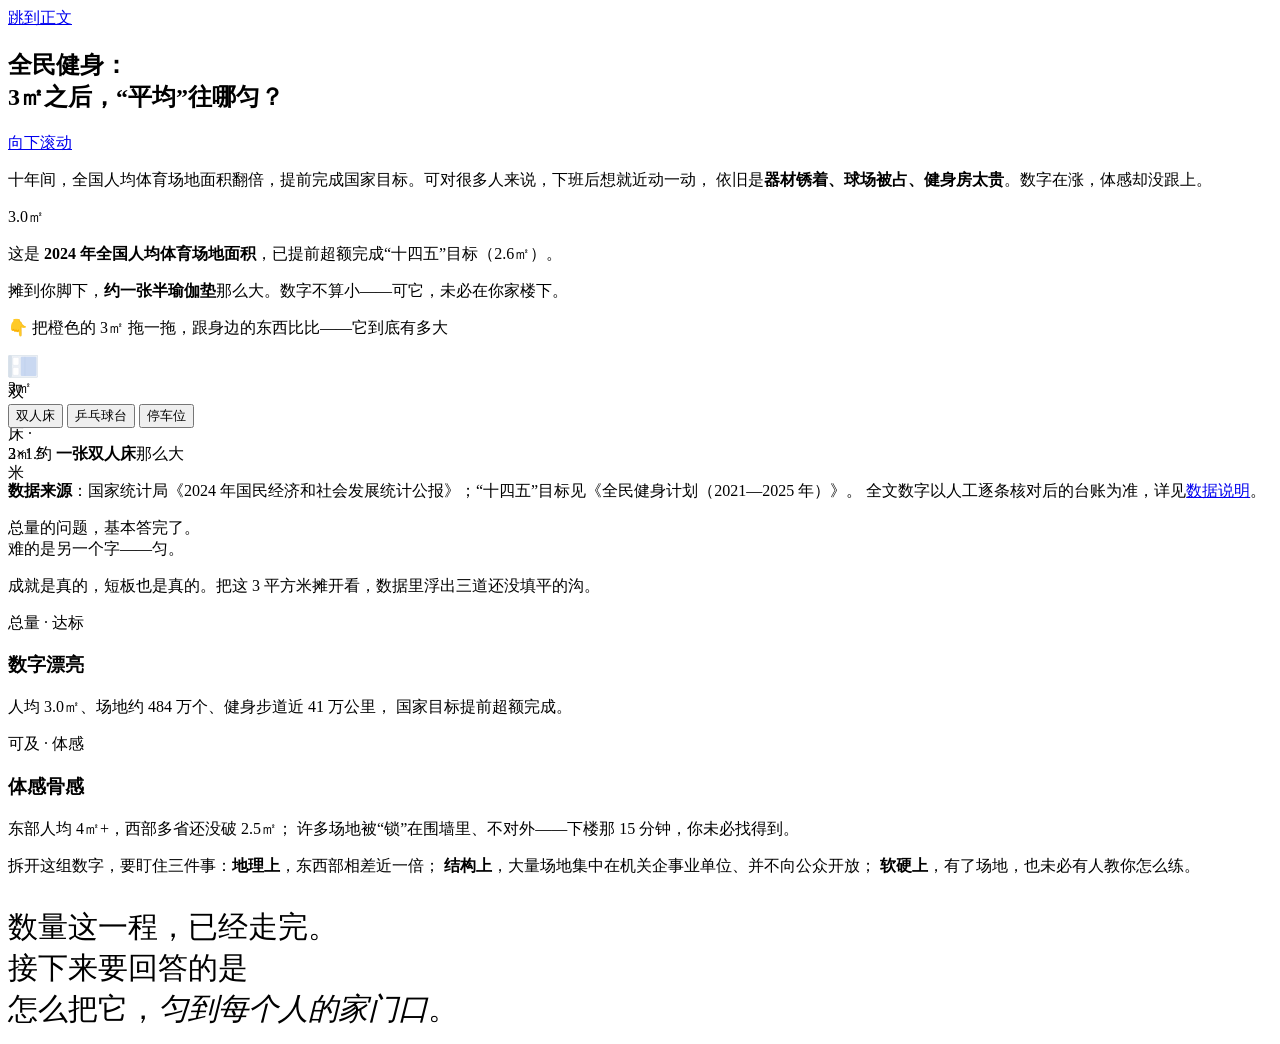
==== index.html @ e5683a4f "html files upload upload all the html files" ====
<!DOCTYPE html>
<html lang="zh-CN">
<head>
<meta charset="UTF-8">
<meta name="viewport" content="width=device-width, initial-scale=1">
<title>人均 3 平方米，为什么还是“没处运动”？ · 家门口的健身圈</title>
<meta name="description" content="十年间中国人均体育场地面积翻倍、提前达标，但资源在东西、城乡、墙内墙外之间分布悬殊。一篇用官方数据追问“达标之后，健身圈到了家门口吗”的数据新闻。">
<link rel="stylesheet" href="assets/css/style.css">
</head>
<body data-page="index">
<a class="skip-link" href="#main">跳到正文</a>

<main id="main">

  <!-- ===== 封面 Hero：仅标题 + 背景图（背景图自行上传） ===== -->
  <section class="hero hero--cover">
    <div class="hero__bg" aria-hidden="true">
      <!-- 背景图：把图片命名为 hero-cover.jpg 放入 assets/img/ 即自动生效（也可用 .png/.webp 并同步改下方文件名）；如需视频，用 <video> 替换此 <img> -->
      <img class="hero__img" src="assets/img/hero-cover.jpg" alt="" onerror="this.remove()">
    </div>

    <div class="container hero__inner">
      <h1 class="hero__title" data-reveal>
        全民健身：<br>3㎡之后，<span class="accent">“平均”</span>往哪匀？
      </h1>
    </div>

    <a class="hero__scroll" href="#lead" aria-label="向下滚动，开始阅读">
      <span class="hero__scroll-txt">向下滚动</span>
      <span class="hero__scroll-arrow" aria-hidden="true"></span>
    </a>
  </section>

  <!-- ===== 板块 01 引子：原 Hero 内容下移，作为开篇 hook ===== -->
  <section class="section section--lead" id="lead">
    <div class="container">
      <span class="eyebrow" data-reveal></span>

      <p class="lede measure mt-4" data-reveal data-delay="1">
        十年间，全国人均体育场地面积翻倍，提前完成国家目标。可对很多人来说，下班后想就近动一动，
        依旧是<b>器材锈着、球场被占、健身房太贵</b>。数字在涨，体感却没跟上。
      </p>

      <div class="bignum-wrap mt-6">
        <div class="bignum" data-reveal data-delay="1">
          <div class="bignum__value">
            <span data-count="3.0" data-decimals="1">3.0</span><span class="unit">㎡</span>
          </div>
          <p class="bignum__label">这是 <b>2024 年全国人均体育场地面积</b>，已提前超额完成“十四五”目标（2.6㎡）。</p>
        </div>

        <div class="tile" data-reveal data-delay="2">
          <div class="tile__square" aria-hidden="true"></div>
          <p class="tile__note">摊到你脚下，<b>约一张半瑜伽垫</b>那么大。数字不算小——可它，未必在你家楼下。</p>
        </div>
      </div>

      <div class="scaleyard-block mt-7" data-reveal data-delay="2">
        <p class="scaleyard-cue"><span aria-hidden="true">👇</span> 把橙色的 3㎡ 拖一拖，跟身边的东西比比——它到底有多大</p>
        <div class="scaleyard">
          <div class="scaleyard__stage" id="syStage">
            <div class="sy-ref" id="syRef">
              <div class="sy-ref__art" id="syArt" aria-hidden="true"></div>
              <span class="sy-ref__cap" id="syRefCap"></span>
            </div>
            <div class="sy-unit" id="syUnit" tabindex="0" role="slider" aria-label="3 平方米的方块，可拖动比较大小，方向键也可移动">3㎡</div>
          </div>
          <div class="scaleyard__panel">
            <div class="sy-tabs" id="syTabs" role="tablist" aria-label="选择对比参照物">
              <button class="sy-tab is-active" data-ref="bed" type="button">双人床</button>
              <button class="sy-tab" data-ref="tt" type="button">乒乓球台</button>
              <button class="sy-tab" data-ref="park" type="button">停车位</button>
            </div>
            <p class="sy-read" id="syRead"></p>
          </div>
        </div>
      </div>

      <p class="source measure mt-5" data-reveal data-delay="2">
        <b>数据来源</b>：国家统计局《2024 年国民经济和社会发展统计公报》；“十四五”目标见《全民健身计划（2021—2025 年）》。
        全文数字以人工逐条核对后的台账为准，详见<a href="method.html">数据说明</a>。
      </p>
    </div>
  </section>

  <!-- ===== 转折：题旨 ===== -->
  <section class="section">
    <div class="container">
      <p class="pull" data-reveal>
        总量的问题，基本答完了。<br>
        难的是另一个字——<span class="cool">匀</span>。
      </p>
    </div>
  </section>

  <!-- ===== 母题：达标 vs 可及 + 直陈数据要看的问题 ===== -->
  <section class="section section--cool-soft" style="border-top:none;padding-top:0;">
    <div class="container">
      <p class="lede measure" data-reveal>
        成就是真的，短板也是真的。把这 3 平方米摊开看，数据里浮出三道还没填平的沟。
      </p>

      <div class="contrast mt-7">
        <div class="contrast__side contrast__side--warm" data-reveal data-delay="1">
          <p class="contrast__kicker">总量 · 达标</p>
          <h3 class="mt-3">数字漂亮</h3>
          <p class="mt-3" style="color:var(--ink-2)">
            <!-- 2024 定稿台账：场地 484.17 万个、步道 40.76 万公里 -->
            人均 <span class="num">3.0</span>㎡、场地约 <span class="num">484</span> 万个、健身步道近 <span class="num">41</span> 万公里，
            国家目标提前超额完成。
          </p>
        </div>
        <div class="contrast__side contrast__side--cool" data-reveal data-delay="2">
          <p class="contrast__kicker">可及 · 体感</p>
          <h3 class="mt-3">体感骨感</h3>
          <p class="mt-3" style="color:var(--ink-2)">
            <!-- 占位：东部/西部人均面积区间，以台账为准 -->
            东部人均 <span class="num">4</span>㎡+，西部多省还没破 <span class="num">2.5</span>㎡；
            许多场地被“锁”在围墙里、不对外——下楼那 15 分钟，你未必找得到。
          </p>
        </div>
      </div>

      <p class="lede measure mt-7" data-reveal>
        拆开这组数字，要盯住三件事：<b style="color:var(--ink)">地理上</b>，东西部相差近一倍；
        <b style="color:var(--ink)">结构上</b>，大量场地集中在机关企事业单位、并不向公众开放；
        <b style="color:var(--ink)">软硬上</b>，有了场地，也未必有人教你怎么练。
      </p>

      <p class="pull mt-8" data-reveal style="font-size:clamp(1.3rem,2.6vw,1.9rem)">
        数量这一程，已经走完。<br>
        接下来要回答的是<br>
        怎么把它，<em>匀到每个人的家门口</em>。
      </p>
    </div>
  </section>

</main>

<script>
(function () {
  var stage = document.getElementById('syStage');
  if (!stage) return;
  var refEl = document.getElementById('syRef'),
      unitEl = document.getElementById('syUnit'),
      art = document.getElementById('syArt'),
      cap = document.getElementById('syRefCap'),
      read = document.getElementById('syRead'),
      tabs = document.getElementById('syTabs');
  var UNIT_M = Math.sqrt(3); // 3㎡ 正方形边长（米）≈1.732
  var REFS = {
    bed:  { w: 2.0,  h: 1.5,   name: '双人床',   area: 3.0,   mw: '张',
      svg: "<svg viewBox='0 0 200 150' preserveAspectRatio='xMidYMid meet'><rect x='2' y='2' width='196' height='146' rx='9' fill='#EDF1F6' stroke='#BFC9D6' stroke-width='2.5'/><rect x='2' y='2' width='24' height='146' rx='9' fill='#D6DFE9'/><rect x='32' y='16' width='40' height='52' rx='8' fill='#FFFFFF' stroke='#D2DBE6' stroke-width='2'/><rect x='32' y='82' width='40' height='52' rx='8' fill='#FFFFFF' stroke='#D2DBE6' stroke-width='2'/><rect x='84' y='12' width='104' height='126' rx='8' fill='#C9D8F1'/><path d='M112 12 V138' stroke='#B2C5E8' stroke-width='2'/></svg>" },
    tt:   { w: 2.74, h: 1.525, name: '乒乓球台', area: 4.18,  mw: '张',
      svg: "<svg viewBox='0 0 274 152' preserveAspectRatio='xMidYMid meet'><rect x='3' y='4' width='268' height='144' rx='5' fill='#2F6DB4' stroke='#1E4F8C' stroke-width='3'/><rect x='12' y='12' width='250' height='128' fill='none' stroke='#F4F8FC' stroke-width='3'/><path d='M137 12 V140' stroke='#F4F8FC' stroke-width='2.5'/><path d='M12 76 H262' stroke='#F4F8FC' stroke-width='2'/><rect x='128' y='2' width='18' height='148' fill='#FFFFFF' fill-opacity='.92'/><path d='M137 2 V150' stroke='#C9D4E2' stroke-width='1.5'/><path d='M131 6 H143 M131 18 H143 M131 30 H143 M131 42 H143 M131 54 H143 M131 66 H143 M131 78 H143 M131 90 H143 M131 102 H143 M131 114 H143 M131 126 H143 M131 138 H143' stroke='#D3DCE8' stroke-width='1'/><rect x='126' y='2' width='3' height='148' fill='#2B6BB0'/><rect x='145' y='2' width='3' height='148' fill='#2B6BB0'/></svg>" },
    park: { w: 5.3,  h: 2.5,   name: '停车位',   area: 13.25, mw: '个',
      svg: "<svg viewBox='0 0 530 250' preserveAspectRatio='xMidYMid meet'><rect width='530' height='250' fill='#41464E'/><rect x='10' y='12' width='510' height='12' rx='2' fill='#F2C230'/><rect x='10' y='226' width='510' height='12' rx='2' fill='#F2C230'/><rect x='498' y='12' width='12' height='226' rx='2' fill='#F2C230'/><rect x='452' y='70' width='46' height='13' rx='4' fill='#2E323A'/><rect x='452' y='167' width='46' height='13' rx='4' fill='#2E323A'/></svg>" }
  };
  var lastRef = null;
  var cur = 'bed';

  function ratioText(R) {
    var r = 3 / R.area;
    if (Math.abs(r - 1) < 0.06) return '约 <b>一' + R.mw + R.name + '</b>那么大';
    if (r >= 0.55) return '约 <b>' + (Math.round(r * 10) / 10) + ' ' + R.mw + R.name + '</b>';
    return '约 <b>1/' + Math.round(R.area / 3) + ' ' + R.mw + R.name + '</b>';
  }
  function clampUnit() {
    var sw = stage.clientWidth, sh = stage.clientHeight, us = parseFloat(unitEl.style.width) || 0;
    var x = Math.max(0, Math.min(sw - us, parseFloat(unitEl.style.left) || 0));
    var y = Math.max(0, Math.min(sh - us, parseFloat(unitEl.style.top) || 0));
    unitEl.style.left = x + 'px'; unitEl.style.top = y + 'px';
  }
  function layout(resetPos) {
    var R = REFS[cur], sw = stage.clientWidth, sh = stage.clientHeight;
    var scale = Math.min(sw * 0.82 / Math.max(R.w, UNIT_M), sh * 0.82 / Math.max(R.h, UNIT_M));
    var rw = R.w * scale, rh = R.h * scale, us = UNIT_M * scale;
    var rx = (sw - rw) / 2, ry = (sh - rh) / 2;
    refEl.style.width = rw + 'px'; refEl.style.height = rh + 'px';
    refEl.style.left = rx + 'px'; refEl.style.top = ry + 'px';
    unitEl.style.width = us + 'px'; unitEl.style.height = us + 'px';
    if (resetPos) {
      unitEl.style.left = Math.max(6, rx) + 'px';
      unitEl.style.top = (sh - us) / 2 + 'px';
    } else { clampUnit(); }
    cap.textContent = R.name + ' · ' + R.w + '×' + R.h + ' 米';
    if (lastRef !== cur) { art.innerHTML = R.svg; lastRef = cur; }
    read.innerHTML = '3㎡ ' + ratioText(R);
  }

  var drag = null;
  unitEl.addEventListener('pointerdown', function (e) {
    drag = { dx: e.clientX - (parseFloat(unitEl.style.left) || 0),
             dy: e.clientY - (parseFloat(unitEl.style.top) || 0) };
    try { unitEl.setPointerCapture(e.pointerId); } catch (_) {}
    e.preventDefault();
  });
  unitEl.addEventListener('pointermove', function (e) {
    if (!drag) return;
    var sw = stage.clientWidth, sh = stage.clientHeight, us = parseFloat(unitEl.style.width);
    var x = Math.max(0, Math.min(sw - us, e.clientX - drag.dx));
    var y = Math.max(0, Math.min(sh - us, e.clientY - drag.dy));
    unitEl.style.left = x + 'px'; unitEl.style.top = y + 'px';
  });
  function endDrag(e) { if (drag) { drag = null; try { unitEl.releasePointerCapture(e.pointerId); } catch (_) {} } }
  unitEl.addEventListener('pointerup', endDrag);
  unitEl.addEventListener('pointercancel', endDrag);
  unitEl.addEventListener('keydown', function (e) {
    var s = 12, x = parseFloat(unitEl.style.left) || 0, y = parseFloat(unitEl.style.top) || 0;
    if (e.key === 'ArrowLeft') x -= s; else if (e.key === 'ArrowRight') x += s;
    else if (e.key === 'ArrowUp') y -= s; else if (e.key === 'ArrowDown') y += s; else return;
    e.preventDefault(); unitEl.style.left = x + 'px'; unitEl.style.top = y + 'px'; clampUnit();
  });

  tabs.addEventListener('click', function (e) {
    var b = e.target.closest('.sy-tab'); if (!b) return;
    cur = b.getAttribute('data-ref');
    Array.prototype.forEach.call(tabs.children, function (t) { t.classList.toggle('is-active', t === b); });
    layout(true);
  });
  window.addEventListener('resize', function () { layout(false); });
  layout(true);
})();
</script>
<script defer src="assets/js/site.js"></script>
</body>
</html>
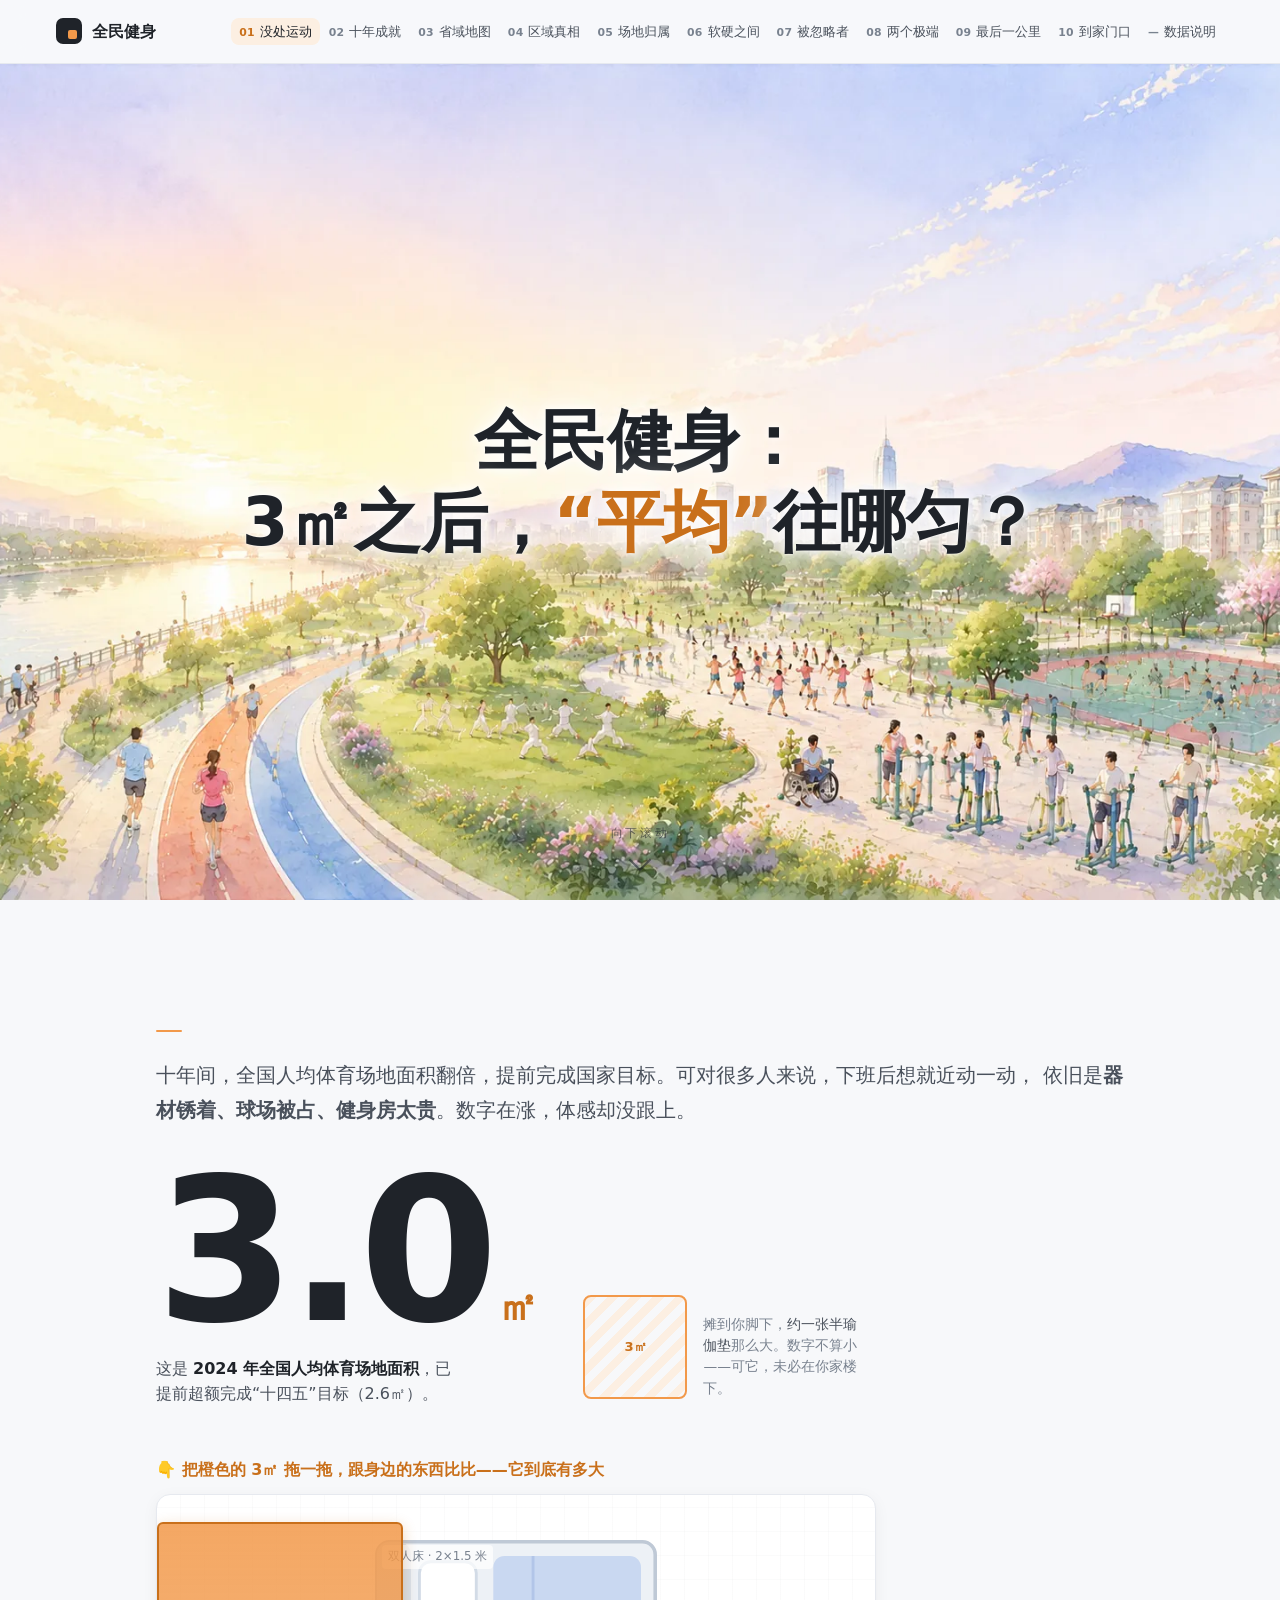
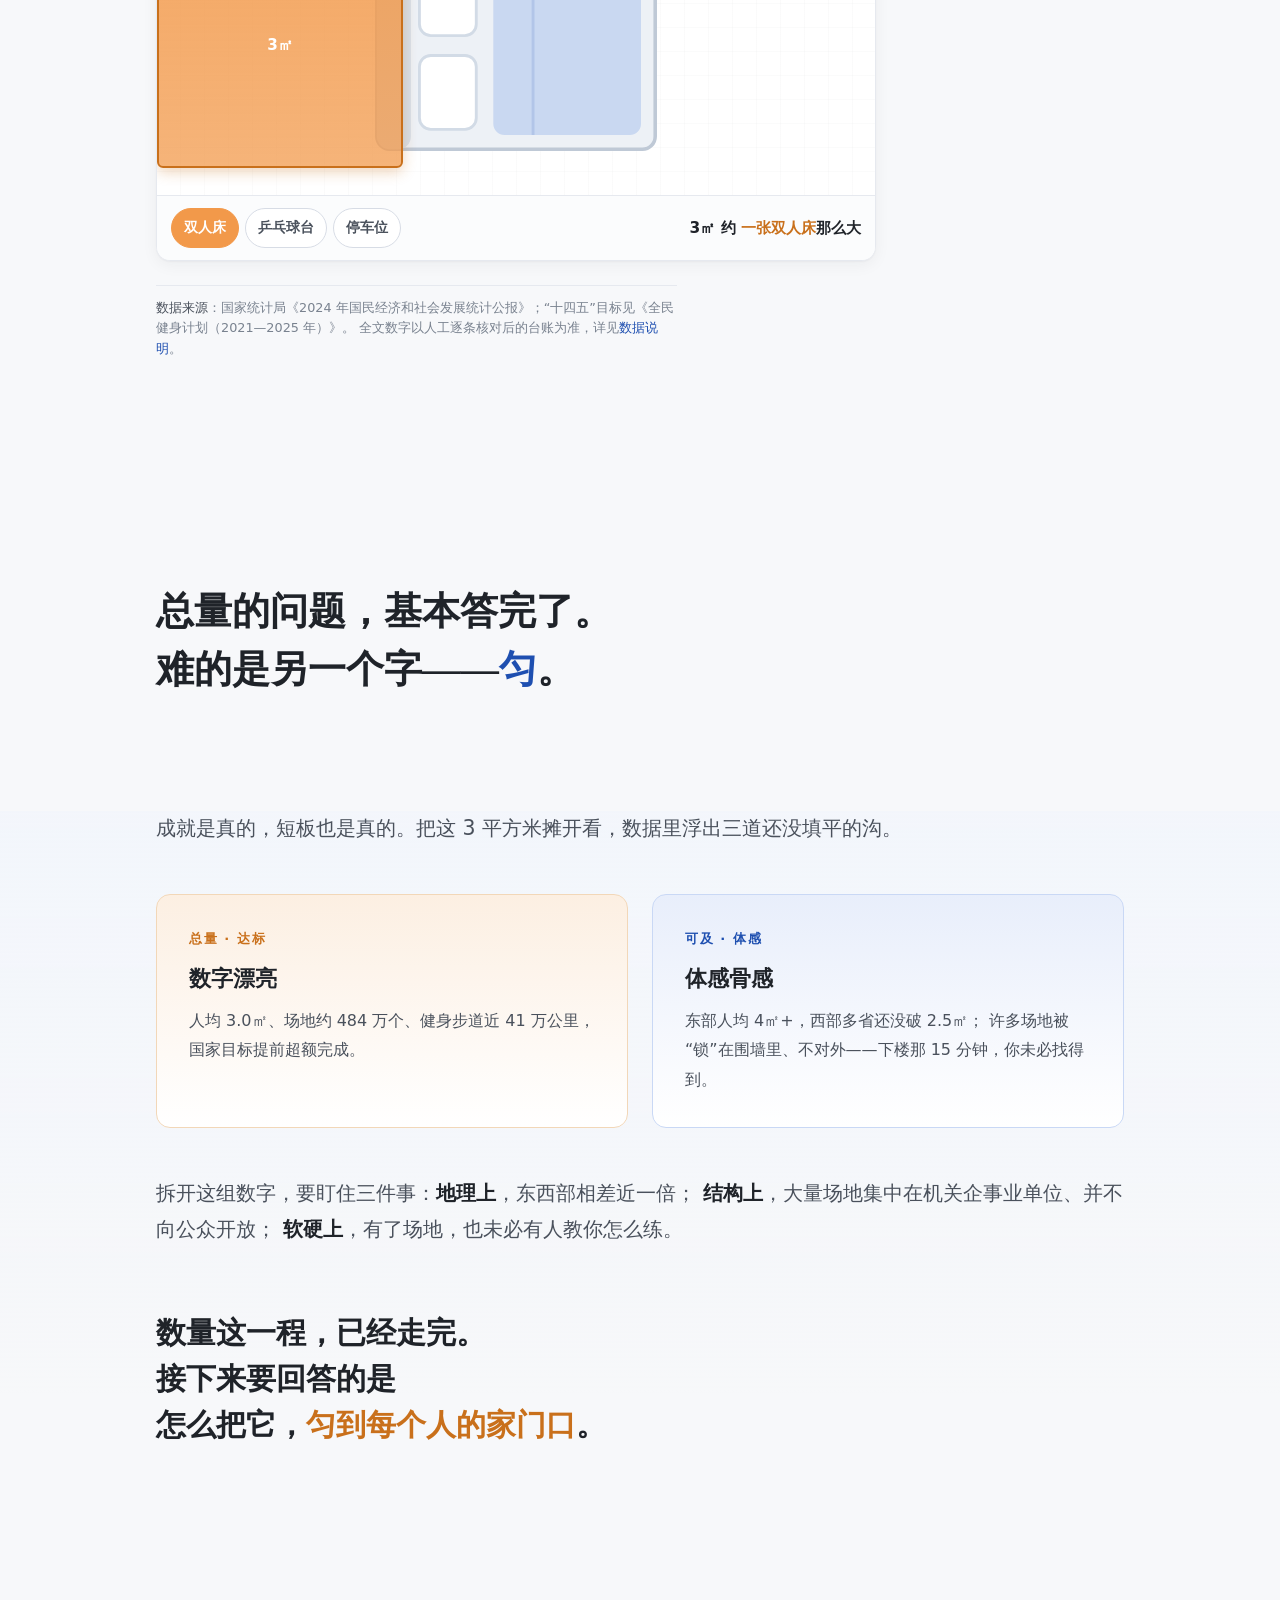
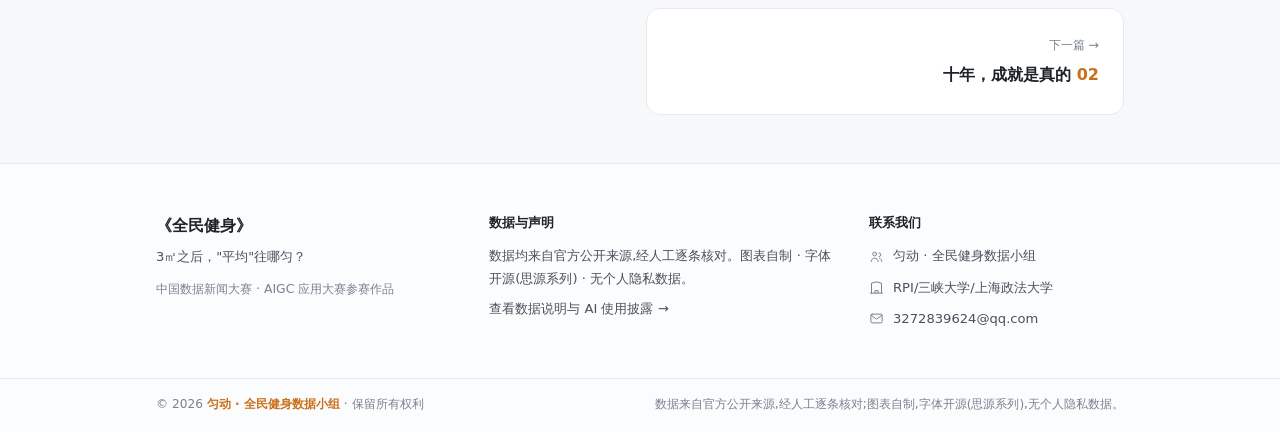
==== commit c23212ad: "index.html update" ====
--- a/index.html
+++ b/index.html
@@ -16,7 +16,7 @@
   <section class="hero hero--cover">
     <div class="hero__bg" aria-hidden="true">
       <!-- 背景图：把图片命名为 hero-cover.jpg 放入 assets/img/ 即自动生效（也可用 .png/.webp 并同步改下方文件名）；如需视频，用 <video> 替换此 <img> -->
-      <img class="hero__img" src="assets/img/hero-cover.jpg" alt="" onerror="this.remove()">
+      <img class="hero__img" src="assets/img/hero-cover.webp" alt="" onerror="this.remove()">
     </div>
 
     <div class="container hero__inner">
--- a/assets/css/style.css
+++ b/assets/css/style.css
@@ -0,0 +1,944 @@
+/* =============================================================
+   家门口的"健身圈" · 全局样式表 style.css
+   设计基调:克制的对比 —— 暖=达标/成就,冷=可及/短板,中性灰托底
+   全站共享:由各页 <link> 引入,配合 site.js 注入页眉/导航/页脚
+   ============================================================= */
+
+/* -------------------------------------------------------------
+   0. 字体
+   思源黑体/宋体若已在系统或被打包到 assets/fonts/ 则优先使用,
+   否则回退到系统中文字体栈,保证离线与跨平台都不崩。
+   将 WOFF2 文件放入 assets/fonts/ 后即自动生效。
+   ------------------------------------------------------------- */
+@font-face {
+  font-family: "Source Han Sans SC";
+  src: local("Source Han Sans SC"), local("Noto Sans CJK SC"),
+       url("../fonts/SourceHanSansSC-Regular.woff2") format("woff2");
+  font-weight: 400;
+  font-style: normal;
+  font-display: swap;
+}
+@font-face {
+  font-family: "Source Han Sans SC";
+  src: local("Source Han Sans SC Medium"), local("Noto Sans CJK SC Medium"),
+       url("../fonts/SourceHanSansSC-Medium.woff2") format("woff2");
+  font-weight: 500;
+  font-style: normal;
+  font-display: swap;
+}
+@font-face {
+  font-family: "Source Han Sans SC";
+  src: local("Source Han Sans SC Bold"), local("Noto Sans CJK SC Bold"),
+       url("../fonts/SourceHanSansSC-Bold.woff2") format("woff2");
+  font-weight: 700 900;
+  font-style: normal;
+  font-display: swap;
+}
+@font-face {
+  font-family: "Source Han Serif SC";
+  src: local("Source Han Serif SC"), local("Noto Serif CJK SC"),
+       url("../fonts/SourceHanSerifSC-SemiBold.woff2") format("woff2");
+  font-weight: 600;
+  font-style: normal;
+  font-display: swap;
+}
+
+/* -------------------------------------------------------------
+   1. 设计令牌(Design Tokens)
+   ------------------------------------------------------------- */
+:root {
+  /* 色板 —— 源自 PRD,作微调以保证对比度达标 */
+  --bg:        #F7F8FA;   /* 页面底色 */
+  --surface:   #FFFFFF;   /* 卡片/浮层 */
+  --surface-2: #FBFCFD;   /* 次级面 */
+  --ink:       #1F2329;   /* 正文 */
+  --ink-2:     #4A515C;   /* 次要文字 */
+  --ink-3:     #79828F;   /* 辅助/说明 */
+  --line:      #E6E9EF;   /* 分隔线 */
+  --line-2:    #D7DCE5;   /* 较深分隔线 */
+
+  /* 暖 = 达标/成就(点亮) */
+  --warm:      #F2994A;
+  --warm-deep: #C9701B;   /* 暖色文字版,对浅底对比达标 */
+  --warm-tint: #FCEFE2;   /* 暖色淡背景 */
+
+  /* 冷 = 可及/短板(待补) */
+  --cool:      #2D6CDF;
+  --cool-deep: #1E4FB0;   /* 冷色文字版 */
+  --cool-tint: #E8EEFB;   /* 冷色淡背景 */
+  --slate:     #5B7083;   /* 青灰,中性辅色 */
+
+  /* 警示 —— 极少量,仅关键反差数字 */
+  --alert:     #D64545;
+
+  /* 深色板块(个别强调段使用) */
+  --dark-bg:   #0F1419;
+  --dark-ink:  #EEF1F5;
+  --dark-ink2: #9AA6B4;
+  --dark-line: #232B34;
+
+  /* 排版 */
+  --font-sans: "Source Han Sans SC", "PingFang SC", "Microsoft YaHei",
+               "Hiragino Sans GB", "Noto Sans CJK SC", system-ui, sans-serif;
+  --font-serif:"Source Han Serif SC", "Songti SC", "SimSun", serif;
+  --num-feat: "tnum" 1, "lnum" 1;  /* 等宽数字,保证表格/图表对齐 */
+
+  /* 间距标尺(4px 基) */
+  --s1: 4px;  --s2: 8px;  --s3: 12px; --s4: 16px; --s5: 24px;
+  --s6: 32px; --s7: 48px; --s8: 64px; --s9: 96px; --s10: 128px;
+
+  /* 结构 */
+  --maxw: 1080px;        /* 内容最大宽度 */
+  --maxw-wide: 1280px;   /* 地图/通栏 */
+  --pad: clamp(20px, 5vw, 56px);  /* 两侧留白 */
+  --header-h: 64px;
+  --radius: 14px;
+  --radius-sm: 9px;
+
+  /* 阴影 —— 克制 */
+  --shadow-1: 0 1px 2px rgba(24,32,46,.04), 0 4px 16px rgba(24,32,46,.05);
+  --shadow-2: 0 2px 6px rgba(24,32,46,.06), 0 12px 36px rgba(24,32,46,.08);
+
+  /* 动效 */
+  --ease: cubic-bezier(.22,.61,.36,1);
+  --dur: .7s;
+}
+
+/* -------------------------------------------------------------
+   2. 重置与基础
+   ------------------------------------------------------------- */
+*, *::before, *::after { box-sizing: border-box; }
+* { margin: 0; }
+html { -webkit-text-size-adjust: 100%; scroll-behavior: smooth; }
+@media (prefers-reduced-motion: reduce) { html { scroll-behavior: auto; } }
+
+body {
+  font-family: var(--font-sans);
+  font-size: clamp(16px, 1.05vw, 17px);
+  line-height: 1.85;
+  color: var(--ink);
+  background: var(--bg);
+  -webkit-font-smoothing: antialiased;
+  text-rendering: optimizeLegibility;
+  padding-top: var(--header-h);
+  overflow-x: hidden;
+}
+
+img, svg { display: block; max-width: 100%; }
+a { color: var(--cool-deep); text-decoration: none; }
+a:hover { text-decoration: underline; text-underline-offset: 3px; }
+strong, b { font-weight: 700; }
+
+::selection { background: var(--warm-tint); color: var(--ink); }
+
+/* 数字默认等宽对齐 */
+.num, .stat__num, .data-cell, table td, table th {
+  font-variant-numeric: tabular-nums lining-nums;
+  font-feature-settings: var(--num-feat);
+}
+
+/* 可访问性:键盘焦点 + 跳转链接 */
+:focus-visible { outline: 2px solid var(--cool); outline-offset: 2px; border-radius: 3px; }
+.skip-link {
+  position: absolute; left: 12px; top: -60px; z-index: 200;
+  background: var(--ink); color: #fff; padding: 10px 16px; border-radius: 8px;
+  transition: top .2s var(--ease);
+}
+.skip-link:focus { top: 12px; text-decoration: none; }
+
+/* -------------------------------------------------------------
+   3. 布局容器与栅格
+   ------------------------------------------------------------- */
+.container { width: 100%; max-width: var(--maxw); margin-inline: auto; padding-inline: var(--pad); }
+.container--wide { max-width: var(--maxw-wide); }
+
+.section { padding-block: clamp(56px, 9vw, 112px); }
+.section--tight { padding-block: clamp(40px, 6vw, 72px); }
+.section + .section { border-top: 1px solid var(--line); }
+
+/* 深色强调段 */
+.section--dark { background: var(--dark-bg); color: var(--dark-ink); border-top: none; }
+.section--dark .eyebrow { color: var(--dark-ink2); }
+.section--dark .lede, .section--dark p { color: var(--dark-ink2); }
+.section--dark h1, .section--dark h2, .section--dark h3 { color: var(--dark-ink); }
+.section--dark .source { color: #6E7A88; border-color: var(--dark-line); }
+
+.grid { display: grid; gap: var(--s5); }
+@media (min-width: 720px) {
+  .grid--2 { grid-template-columns: repeat(2, 1fr); }
+  .grid--3 { grid-template-columns: repeat(3, 1fr); }
+}
+
+/* -------------------------------------------------------------
+   4. 排版组件
+   ------------------------------------------------------------- */
+.eyebrow {
+  display: inline-flex; align-items: center; gap: 10px;
+  font-size: .8rem; font-weight: 500; letter-spacing: .14em;
+  color: var(--ink-3); text-transform: none;
+}
+.eyebrow .num-tag {
+  font-variant-numeric: tabular-nums;
+  color: var(--warm-deep); font-weight: 700; letter-spacing: .05em;
+}
+.eyebrow::before {
+  content: ""; width: 26px; height: 2px; background: var(--warm); border-radius: 2px;
+}
+
+h1, .h1 {
+  font-weight: 800; line-height: 1.18; letter-spacing: -.01em;
+  font-size: clamp(2rem, 4.6vw, 3.2rem); color: var(--ink);
+}
+h2, .h2 {
+  font-weight: 700; line-height: 1.28;
+  font-size: clamp(1.5rem, 3vw, 2rem); letter-spacing: -.005em;
+}
+h3, .h3 { font-weight: 700; line-height: 1.4; font-size: clamp(1.15rem, 1.8vw, 1.35rem); }
+
+.lede {
+  font-size: clamp(1.12rem, 1.6vw, 1.32rem);
+  line-height: 1.75; color: var(--ink-2);
+}
+.prose { max-width: 64ch; }
+.prose p + p { margin-top: 1.1em; }
+.prose p { color: var(--ink-2); }
+
+/* 引文/题旨 —— 思源宋体,编辑质感 */
+.pull {
+  font-family: var(--font-serif);
+  font-weight: 600;
+  font-size: clamp(1.5rem, 3.4vw, 2.4rem);
+  line-height: 1.5; color: var(--ink);
+}
+.pull em { font-style: normal; color: var(--warm-deep); }
+.pull .cool { color: var(--cool-deep); }
+
+/* 数据来源标注 —— 每张图/数据块下方统一样式 */
+.source {
+  font-size: .8rem; color: var(--ink-3); line-height: 1.6;
+  padding-top: var(--s3); margin-top: var(--s4);
+  border-top: 1px solid var(--line);
+}
+.source b { color: var(--ink-2); font-weight: 500; }
+
+/* -------------------------------------------------------------
+   5. 页眉 / 导航(由 site.js 注入)
+   ------------------------------------------------------------- */
+.read-progress {
+  position: fixed; inset: 0 auto auto 0; height: 3px; width: 0%;
+  background: linear-gradient(90deg, var(--warm), var(--warm-deep));
+  z-index: 120; transition: width .12s linear;
+}
+.site-header {
+  position: fixed; top: 0; left: 0; right: 0; height: var(--header-h);
+  z-index: 110; background: rgba(247,248,250,.82);
+  backdrop-filter: saturate(180%) blur(12px);
+  -webkit-backdrop-filter: saturate(180%) blur(12px);
+  border-bottom: 1px solid var(--line);
+}
+.site-header__inner {
+  height: 100%; max-width: var(--maxw-wide); margin-inline: auto;
+  padding-inline: var(--pad);
+  display: flex; align-items: center; justify-content: space-between; gap: var(--s5);
+}
+.brand { display: flex; align-items: center; gap: 10px; flex-shrink: 0; }
+.brand__mark {
+  width: 26px; height: 26px; border-radius: 7px; flex-shrink: 0;
+  background: var(--ink); position: relative;
+}
+.brand__mark::after { /* 内嵌"3㎡"小方,呼应母题 */
+  content: ""; position: absolute; right: 5px; bottom: 5px;
+  width: 9px; height: 9px; border-radius: 2px; background: var(--warm);
+}
+.brand__name { font-weight: 700; font-size: .98rem; color: var(--ink); white-space: nowrap; }
+.brand__name span { color: var(--ink-3); font-weight: 400; }
+
+.nav { display: flex; align-items: center; gap: 1px; overflow-x: auto; scrollbar-width: none; max-width: 100%; }
+.nav::-webkit-scrollbar { display: none; }
+.nav__link {
+  display: inline-flex; align-items: baseline; gap: 5px;
+  padding: 7px 8px; border-radius: 8px; color: var(--ink-2);
+  font-size: .82rem; font-weight: 500; white-space: nowrap; line-height: 1;
+  transition: background .18s var(--ease), color .18s var(--ease);
+}
+.nav__link:hover { background: var(--surface); color: var(--ink); text-decoration: none; }
+.nav__no {
+  font-variant-numeric: tabular-nums; font-size: .68rem; font-weight: 700;
+  color: var(--ink-3); letter-spacing: .02em;
+}
+.nav__link[aria-current="page"] { color: var(--ink); background: var(--warm-tint); }
+.nav__link[aria-current="page"] .nav__no { color: var(--warm-deep); }
+
+.nav-toggle {
+  display: none; width: 42px; height: 42px; border: 1px solid var(--line-2);
+  background: var(--surface); border-radius: 10px; cursor: pointer;
+  align-items: center; justify-content: center; flex-shrink: 0;
+}
+.nav-toggle__bars, .nav-toggle__bars::before, .nav-toggle__bars::after {
+  content: ""; display: block; width: 18px; height: 2px; background: var(--ink);
+  border-radius: 2px; transition: transform .25s var(--ease), opacity .25s var(--ease);
+}
+.nav-toggle__bars::before { transform: translateY(-6px); }
+.nav-toggle__bars::after  { transform: translateY(4px); }
+
+/* 移动/窄屏:汉堡 + 全屏抽屉(11 个板块在窄屏下改用抽屉,避免拥挤) */
+@media (max-width: 1240px) {
+  .nav-toggle { display: inline-flex; }
+  .nav {
+    position: fixed; inset: var(--header-h) 0 0 0; flex-direction: column;
+    align-items: stretch; gap: 0; padding: var(--s4) var(--pad) var(--s8);
+    background: var(--bg); overflow-y: auto; overflow-x: hidden;
+    transform: translateX(100%); transition: transform .3s var(--ease);
+    border-top: 1px solid var(--line);
+  }
+  .nav.is-open { transform: translateX(0); }
+  body.nav-open { overflow: hidden; }
+  .nav__link {
+    padding: 15px 6px; font-size: 1.05rem; border-bottom: 1px solid var(--line);
+    border-radius: 0; gap: 12px;
+  }
+  .nav__no { font-size: .8rem; min-width: 1.8em; }
+  .nav-toggle.is-open .nav-toggle__bars { background: transparent; }
+  .nav-toggle.is-open .nav-toggle__bars::before { transform: rotate(45deg); }
+  .nav-toggle.is-open .nav-toggle__bars::after  { transform: rotate(-45deg); }
+}
+
+/* -------------------------------------------------------------
+   6. 页脚 + 上一篇/下一篇(由 site.js 注入)
+   ------------------------------------------------------------- */
+.pager { display: grid; gap: var(--s3); padding-block: var(--s7); }
+@media (min-width: 640px) { .pager { grid-template-columns: 1fr 1fr; } }
+.pager__link {
+  display: flex; flex-direction: column; gap: 4px; padding: var(--s5);
+  border: 1px solid var(--line); border-radius: var(--radius);
+  background: var(--surface); transition: border-color .2s var(--ease), transform .2s var(--ease);
+}
+.pager__link:hover { border-color: var(--line-2); transform: translateY(-2px); text-decoration: none; }
+.pager__dir { font-size: .78rem; color: var(--ink-3); }
+.pager__title { font-weight: 700; color: var(--ink); }
+.pager__title .num-tag { color: var(--warm-deep); font-variant-numeric: tabular-nums; margin-right: 6px; }
+.pager__link--next { text-align: right; }
+.pager__link--next .pager__title .num-tag { margin: 0 0 0 6px; }
+.pager__link--disabled { visibility: hidden; }
+
+.site-footer { border-top: 1px solid var(--line); background: var(--surface-2); }
+.site-footer__inner {
+  display: grid; grid-template-columns: 1.3fr 1.5fr 1.1fr; gap: var(--s6);
+  padding-block: var(--s7); color: var(--ink-3); font-size: .82rem; line-height: 1.7;
+}
+.ft-text { margin: 0 0 8px; color: var(--ink-2); }
+.ft-text:last-child { margin-bottom: 0; }
+.site-footer__inner a { color: var(--ink-2); text-decoration: none; transition: color .15s var(--ease); }
+.site-footer__inner a:hover { color: var(--warm-deep); }
+.ft-col { min-width: 0; }
+.ft-brand { font-weight: 700; color: var(--ink); font-size: 1rem; }
+.ft-tagline { margin: 7px 0 0; color: var(--ink-2); }
+.ft-note { margin: 10px 0 0; font-size: .78rem; color: var(--ink-3); }
+.ft-h { font-size: .82rem; font-weight: 700; color: var(--ink); margin: 0 0 11px; }
+.ft-links { list-style: none; margin: 0; padding: 0; display: grid; gap: 8px; }
+.ft-contact { list-style: none; margin: 0; padding: 0; display: grid; gap: 9px; }
+.ft-contact li { display: flex; align-items: center; gap: 9px; color: var(--ink-2); }
+.ft-ic { width: 15px; height: 15px; flex: none; fill: none; stroke: var(--ink-3);
+  stroke-width: 1.6; stroke-linecap: round; stroke-linejoin: round; }
+.ft-team__name { color: var(--warm-deep); font-weight: 600; }
+.site-footer__bar { border-top: 1px solid var(--line); }
+.ft-bar__inner { display: flex; flex-wrap: wrap; gap: 5px var(--s5); justify-content: space-between;
+  align-items: center; padding-block: var(--s4); font-size: .76rem; color: var(--ink-3); line-height: 1.6; }
+@media (max-width: 900px) { .site-footer__inner { grid-template-columns: 1fr 1fr; } }
+@media (max-width: 560px) {
+  .site-footer__inner { grid-template-columns: 1fr; gap: var(--s5); }
+  .ft-bar__inner { flex-direction: column; align-items: flex-start; }
+}
+
+/* -------------------------------------------------------------
+   7. 通用内容组件(后续各页复用)
+   ------------------------------------------------------------- */
+/* 数据卡 */
+.card {
+  background: var(--surface); border: 1px solid var(--line);
+  border-radius: var(--radius); padding: var(--s6); box-shadow: var(--shadow-1);
+}
+
+/* 统计数字块 */
+.stat__num {
+  font-weight: 800; line-height: 1; letter-spacing: -.02em;
+  font-size: clamp(2.4rem, 5vw, 3.4rem); color: var(--ink);
+  font-variant-numeric: tabular-nums;
+}
+.stat__num .unit { font-size: .42em; font-weight: 700; color: var(--ink-3); margin-left: 4px; }
+.stat__num--warm { color: var(--warm-deep); }
+.stat__num--cool { color: var(--cool-deep); }
+.stat__label { font-size: .9rem; color: var(--ink-2); margin-top: var(--s2); }
+
+/* 暖/冷小标签 */
+.tag { display: inline-block; font-size: .76rem; font-weight: 700; padding: 3px 10px; border-radius: 999px; }
+.tag--warm { background: var(--warm-tint); color: var(--warm-deep); }
+.tag--cool { background: var(--cool-tint); color: var(--cool-deep); }
+
+/* 图表容器(ECharts 挂载点) */
+.chart { width: 100%; background: var(--surface); border: 1px solid var(--line);
+  border-radius: var(--radius); padding: var(--s5); box-shadow: var(--shadow-1); }
+.chart__canvas { width: 100%; min-height: 360px; }
+
+/* 并置对照(达标 vs 可及 等) */
+.contrast { display: grid; gap: var(--s4); }
+@media (min-width: 720px) { .contrast { grid-template-columns: 1fr 1fr; gap: var(--s5); } }
+.contrast__side { padding: var(--s6); border-radius: var(--radius); border: 1px solid var(--line); background: var(--surface); }
+.contrast__side--warm { border-color: #F2D7B8; background: linear-gradient(180deg, var(--warm-tint), var(--surface)); }
+.contrast__side--cool { border-color: #C9D8F5; background: linear-gradient(180deg, var(--cool-tint), var(--surface)); }
+.contrast__kicker { font-weight: 700; font-size: .82rem; letter-spacing: .12em; }
+.contrast__side--warm .contrast__kicker { color: var(--warm-deep); }
+.contrast__side--cool .contrast__kicker { color: var(--cool-deep); }
+
+/* 图框(地图 / 统计图通用) */
+.figure { background: var(--surface); border: 1px solid var(--line);
+  border-radius: var(--radius); padding: clamp(12px, 2vw, 20px); box-shadow: var(--shadow-1); }
+.figure__head { display: flex; flex-wrap: wrap; justify-content: space-between;
+  align-items: baseline; gap: 10px; margin-bottom: var(--s3); }
+.figure__title { font-weight: 700; font-size: 1rem; color: var(--ink); }
+.figure__hint { font-size: .78rem; color: var(--ink-3); }
+.map-canvas { width: 100%; height: clamp(560px, 82vw, 900px); }
+
+/* 洞察卡(高亮关键发现)—— 浅色填充 + 全边框,不用侧边色条 */
+.callout { border: 1px solid var(--line);
+  border-radius: var(--radius-sm); background: var(--surface); padding: var(--s5) var(--s6); }
+.callout--alert { border-color: #EFC0C0; background: linear-gradient(180deg, #FDF1F1, var(--surface)); }
+.callout--cool  { border-color: #CBD9F4; background: linear-gradient(180deg, #EFF4FE, var(--surface)); }
+.callout--warm  { border-color: #F1D4B2; background: linear-gradient(180deg, #FFF6EC, var(--surface)); }
+.callout__lead { font-family: var(--font-serif); font-weight: 600;
+  font-size: clamp(1.2rem, 2.4vw, 1.6rem); line-height: 1.45; color: var(--ink); }
+.callout--warm  .callout__lead { color: var(--warm-deep); }
+.callout--cool  .callout__lead { color: var(--cool-deep); }
+.callout--alert .callout__lead { color: #B23838; }
+.callout__body { color: var(--ink-2); margin-top: var(--s3); max-width: 62ch; }
+.callout__body b { color: var(--ink); font-weight: 600; }
+/* 洞察框右侧配图(健身素材) */
+.callout--media { display: flex; align-items: center; gap: clamp(var(--s4), 3vw, var(--s6)); }
+.callout--media .callout__text { flex: 1 1 auto; min-width: 0; }
+.callout--media .callout__text > :first-child { margin-top: 0; }
+.callout--media .callout__body { max-width: none; }
+.callout__media { flex: 0 0 auto; width: clamp(132px, 23%, 196px); margin: 0; }
+.callout__media img, .callout__media svg { width: 100%; height: auto; display: block; }
+@media (max-width: 720px) {
+  .callout--media { flex-direction: column; align-items: flex-start; }
+  .callout--media .callout__media { width: clamp(120px, 42%, 168px); align-self: center; }
+}
+
+/* 排行条(纯 CSS,与地图共用蓝色阶) */
+.ranklist { display: grid; gap: 7px; --bar-avg: 60%; }
+.rankrow { display: grid; grid-template-columns: 2em 5em 1fr 3.2em; align-items: center; gap: 10px; }
+.rankrow__no { font-variant-numeric: tabular-nums; font-size: .8rem; color: var(--ink-3); text-align: right; }
+.rankrow__name { position: relative; z-index: 2; font-size: .9rem; color: var(--ink-2); white-space: nowrap; }
+.rankrow__track { position: relative; height: 16px; }
+.rankrow__track::before { content: ""; position: absolute; inset: 0; background: var(--surface-2);
+  border: 1px solid var(--line); border-radius: 4px; }
+.rankrow__track::after { content: ""; position: absolute; top: -3px; bottom: -3px;
+  left: var(--bar-avg); width: 2px; background: var(--alert); opacity: .5; }
+.rankrow__fill { position: absolute; top: 0; bottom: 0; left: 0; width: 0; border-radius: 4px; }
+.rankrow__val { font-variant-numeric: tabular-nums; font-size: .84rem; color: var(--ink-2); text-align: right; }
+.rankrow--hi .rankrow__name { font-weight: 700; color: var(--ink); }
+.rankrow__flag { display: inline-block; font-size: .68rem; font-weight: 700;
+  padding: 1px 7px; border-radius: 999px; margin-left: 7px; vertical-align: 1px; white-space: nowrap; }
+.flag--top { background: var(--warm-tint); color: var(--warm-deep); }
+.flag--low { background: var(--cool-tint); color: var(--cool-deep); }
+.flag--anomaly { background: #FBE0E0; color: var(--alert); }
+.ranklist__note { font-size: .8rem; color: var(--ink-3); margin-top: var(--s4); }
+.ranklist__note .mk { color: var(--alert); font-weight: 700; }
+@media (max-width: 560px) {
+  .rankrow { grid-template-columns: 1.6em 4em 1fr 2.9em; gap: 7px; }
+  .rankrow__name { font-size: .82rem; }
+  .rankrow__flag { font-size: .62rem; padding: 1px 5px; }
+}
+
+/* 折线/统计图画布 */
+.chart-canvas { width: 100%; height: clamp(320px, 42vw, 440px); }
+
+/* 统计数字卡网格 */
+.statgrid { display: grid; gap: var(--s4); }
+@media (min-width: 680px) { .statgrid { grid-template-columns: repeat(3, 1fr); } }
+.stat__sub { font-size: .8rem; color: var(--ink-3); margin-top: 8px; line-height: 1.5; }
+.stat__sub b { color: var(--warm-deep); font-weight: 600; }
+
+/* 长历史里程碑条 */
+.milestones { display: flex; flex-wrap: wrap; gap: var(--s5) var(--s7); align-items: flex-end; }
+.milestone { display: flex; flex-direction: column; gap: 3px; }
+.milestone__yr { font-size: .78rem; color: var(--ink-3); font-variant-numeric: tabular-nums; letter-spacing: .03em; }
+.milestone__val { font-weight: 800; font-variant-numeric: tabular-nums; color: var(--ink);
+  font-size: clamp(1.1rem, 2vw, 1.45rem); line-height: 1; }
+.milestone__val .u { font-size: .5em; color: var(--ink-3); font-weight: 700; margin-left: 2px; }
+.milestone__note { font-size: .74rem; color: var(--ink-3); max-width: 15ch; line-height: 1.4; }
+.milestone--peak .milestone__val { color: var(--warm-deep); }
+
+/* 亮点面板(健身步道等) */
+.spotlight { background: linear-gradient(135deg, var(--warm-tint), var(--surface));
+  border: 1px solid #F2D7B8; border-radius: var(--radius); padding: clamp(22px, 3vw, 36px); }
+.spotlight__num { font-weight: 800; font-variant-numeric: tabular-nums; color: var(--warm-deep);
+  line-height: 1; font-size: clamp(2.6rem, 6vw, 4rem); }
+.spotlight__num .u { font-size: .3em; font-weight: 700; margin-left: 6px; color: var(--ink-3); }
+.spotlight__label { color: var(--ink-2); margin-top: var(--s4); max-width: 52ch; }
+.spotlight__label b { color: var(--ink); font-weight: 600; }
+/* 亮点框右侧配图 */
+.spotlight--media { display: flex; align-items: center; gap: clamp(var(--s4), 4vw, var(--s7)); }
+.spotlight--media .spotlight__text { flex: 1 1 auto; min-width: 0; }
+.spotlight--media .spotlight__label { max-width: none; }
+.spotlight__media { flex: 0 0 auto; width: clamp(150px, 26%, 240px); margin: 0; }
+.spotlight__media img, .spotlight__media svg { width: 100%; height: auto; display: block; }
+@media (max-width: 720px) {
+  .spotlight--media { flex-direction: column; align-items: flex-start; }
+  .spotlight--media .spotlight__media { width: clamp(140px, 46%, 190px); align-self: center; }
+}
+
+/* 区域内部区间条(最高—最低 + 区域均值点 + 全国均值线) */
+.rangelist { display: grid; gap: var(--s5); --nat: 43%; }
+.rangerow__head { display: flex; flex-wrap: wrap; justify-content: space-between;
+  align-items: baseline; gap: 8px; margin-bottom: 9px; }
+.rangerow__name { font-weight: 700; font-size: .96rem; color: var(--ink); }
+.rangerow__name .cnt { font-weight: 400; font-size: .78rem; color: var(--ink-3); margin-left: 7px; }
+.rangerow__meta { font-size: .8rem; color: var(--ink-3); font-variant-numeric: tabular-nums; }
+.rangerow__meta b { color: var(--ink-2); font-weight: 600; }
+.rangerow__track { position: relative; height: 18px; }
+.rangerow__track::before { content: ""; position: absolute; left: 0; right: 0; top: 50%;
+  transform: translateY(-50%); height: 2px; background: var(--surface-2); border-radius: 2px; }
+.rangerow__track::after { content: ""; position: absolute; top: -6px; bottom: -6px;
+  left: var(--nat); width: 2px; background: var(--slate); opacity: .55; }
+.rangerow__seg { position: absolute; top: 50%; transform: translateY(-50%); height: 8px;
+  border-radius: 6px; background: linear-gradient(90deg, var(--cool-tint), var(--cool)); }
+.rangerow--wide .rangerow__seg { background: linear-gradient(90deg, #F6C9A0, var(--warm)); }
+.rangerow__avg { position: absolute; top: 50%; transform: translate(-50%, -50%);
+  width: 13px; height: 13px; border-radius: 50%; background: #fff;
+  border: 3px solid var(--cool-deep); box-shadow: 0 1px 3px rgba(24,32,46,.14); z-index: 2; }
+.rangerow--wide .rangerow__avg { border-color: var(--warm-deep); }
+.rangelist__legend { display: flex; flex-wrap: wrap; gap: 18px; font-size: .78rem;
+  color: var(--ink-3); margin-top: var(--s5); }
+.rangelist__legend span { display: inline-flex; align-items: center; gap: 6px; }
+.lg-seg { width: 18px; height: 8px; border-radius: 6px; background: var(--cool); }
+.lg-avg { width: 13px; height: 13px; border-radius: 50%; background: #fff; border: 3px solid var(--cool-deep); }
+.lg-nat { width: 2px; height: 14px; background: var(--slate); }
+
+/* 加高画布(桑基图等) */
+.chart-canvas--tall { height: clamp(400px, 52vw, 540px); }
+
+/* 100% 堆叠构成条 */
+.stackbar { display: flex; height: 48px; border-radius: 9px; overflow: hidden; border: 1px solid var(--line); }
+.stackbar__seg { display: flex; align-items: center; justify-content: center; min-width: 0;
+  font-size: .82rem; font-weight: 700; color: #fff; white-space: nowrap; padding: 0 8px; }
+.stackbar__legend { display: flex; flex-wrap: wrap; gap: 8px 20px; margin-top: var(--s4);
+  font-size: .82rem; color: var(--ink-2); }
+.stackbar__legend span { display: inline-flex; align-items: center; gap: 8px; }
+.stackbar__legend i { width: 11px; height: 11px; border-radius: 3px; flex-shrink: 0; }
+
+/* 开放率温度计 */
+.gauge { margin-top: var(--s6); }
+.gauge__bar { position: relative; height: 26px; background: var(--surface-2);
+  border: 1px solid var(--line); border-radius: 8px; }
+.gauge__fill { position: absolute; left: 0; top: 0; bottom: 0; width: 0;
+  background: linear-gradient(90deg, #7BA3E8, var(--cool)); border-radius: 8px 0 0 8px; transition: width 1s var(--ease); }
+.gauge__cur { position: absolute; top: -24px; transform: translateX(-50%);
+  font-size: .78rem; font-weight: 700; color: var(--cool-deep); white-space: nowrap; }
+.gauge__threshold { position: absolute; top: -8px; bottom: -8px; width: 2px; background: var(--warm-deep); }
+.gauge__threshold span { position: absolute; top: -24px; left: 50%; transform: translateX(-50%);
+  font-size: .78rem; font-weight: 700; color: var(--warm-deep); white-space: nowrap; }
+.gauge__scale { display: flex; justify-content: space-between; font-size: .74rem;
+  color: var(--ink-3); margin-top: 9px; }
+
+/* 双量对照条(如 全国 vs 残疾人 参与率) */
+.cmp { display: grid; gap: var(--s4); }
+.cmp__row { display: grid; grid-template-columns: 7.5em 1fr 3.8em; align-items: center; gap: 12px; }
+.cmp__label { font-size: .88rem; color: var(--ink-2); }
+.cmp__track { position: relative; height: 22px; background: var(--surface-2);
+  border: 1px solid var(--line); border-radius: 6px; overflow: hidden; }
+.cmp__fill { height: 100%; width: 0; border-radius: 6px 0 0 6px; transition: width 1s var(--ease); }
+.cmp__val { font-variant-numeric: tabular-nums; font-weight: 700; font-size: .95rem;
+  color: var(--ink); text-align: right; }
+
+/* 人群画像卡 */
+.portrait { display: flex; flex-direction: column; gap: 13px; height: 100%; }
+.portrait__grp { display: inline-flex; align-items: center; gap: 9px; font-weight: 700;
+  font-size: .94rem; color: var(--ink); }
+.portrait__grp .dot { width: 9px; height: 9px; border-radius: 50%; flex-shrink: 0; }
+.portrait__num { font-weight: 800; font-variant-numeric: tabular-nums; line-height: 1;
+  font-size: clamp(1.8rem, 3.6vw, 2.4rem); color: var(--ink); }
+.portrait__num .u { font-size: .4em; color: var(--ink-3); font-weight: 700; margin-left: 4px; }
+.portrait__cap { font-size: .82rem; color: var(--ink-3); margin-top: 4px; }
+.portrait__row { font-size: .86rem; color: var(--ink-2); line-height: 1.6; }
+.portrait__row b { color: var(--ink); font-weight: 600; }
+.portrait__plea { font-family: var(--font-serif); font-size: .94rem; color: var(--ink);
+  border-top: 1px solid var(--line); padding-top: 13px; margin-top: auto; }
+
+/* 双省对照表(head-to-head) */
+.vs { border: 1px solid var(--line); border-radius: var(--radius); overflow: hidden; background: var(--surface); }
+.vs__head { display: grid; grid-template-columns: 1fr auto 1fr; align-items: center; }
+.vs__team { padding: 14px 18px; font-weight: 800; font-size: 1.02rem; }
+.vs__team--a { text-align: right; color: var(--warm-deep); background: linear-gradient(90deg, transparent, var(--warm-tint)); }
+.vs__team--b { text-align: left; color: var(--cool-deep); background: linear-gradient(90deg, var(--cool-tint), transparent); }
+.vs__vs { padding: 0 12px; font-size: .8rem; color: var(--ink-3); font-weight: 700; }
+.vs__row { display: grid; grid-template-columns: 1fr auto 1fr; align-items: center; border-top: 1px solid var(--line); }
+.vs__a, .vs__b { padding: 12px 18px; font-weight: 700; font-variant-numeric: tabular-nums; color: var(--ink); }
+.vs__a { text-align: right; } .vs__b { text-align: left; }
+.vs__a .sub, .vs__b .sub { display: block; font-size: .72rem; font-weight: 400; color: var(--ink-3); }
+.vs__metric { padding: 10px 14px; font-size: .76rem; color: var(--ink-3); text-align: center;
+  background: var(--surface-2); white-space: nowrap; }
+.vs__a--lead { color: var(--warm-deep); } .vs__b--lead { color: var(--cool-deep); }
+@media (max-width: 520px) {
+  .vs__team { font-size: .9rem; padding: 11px 12px; }
+  .vs__a, .vs__b { padding: 10px 12px; font-size: .92rem; }
+  .vs__metric { padding: 8px 6px; font-size: .68rem; white-space: normal; }
+}
+
+/* 帮扶—进展 时间线(纵向) */
+.timeline { position: relative; display: grid; gap: var(--s6); padding-left: 28px; }
+.timeline::before { content: ""; position: absolute; left: 5px; top: 6px; bottom: 6px; width: 2px; background: var(--line); }
+.tlnode { position: relative; }
+.tlnode::before { content: ""; position: absolute; left: -28px; top: 2px; width: 12px; height: 12px;
+  border-radius: 50%; background: var(--warm); box-shadow: 0 0 0 3px var(--warm-tint); }
+.tlnode__yr { font-size: .78rem; color: var(--warm-deep); font-weight: 700; letter-spacing: .02em; }
+.tlnode__title { font-weight: 700; color: var(--ink); margin-top: 2px; }
+.tlnode__body { font-size: .88rem; color: var(--ink-2); margin-top: 5px; line-height: 1.65; }
+.tlnode__body b { color: var(--ink); font-weight: 600; }
+
+/* “从→到”转变面板(广覆盖→优供给) */
+.shift { display: grid; gap: var(--s4); align-items: stretch; }
+@media (min-width: 760px) { .shift { grid-template-columns: 1fr auto 1fr; align-items: center; } }
+.shift__card { border: 1px solid var(--line); border-radius: var(--radius); padding: var(--s6); background: var(--surface); }
+.shift__card--to { background: linear-gradient(135deg, var(--warm-tint), var(--surface)); border-color: #F2D7B8; }
+.shift__tag { font-size: .76rem; font-weight: 700; letter-spacing: .1em; color: var(--ink-3); }
+.shift__card--to .shift__tag { color: var(--warm-deep); }
+.shift__big { font-weight: 800; font-size: clamp(1.3rem, 2.6vw, 1.7rem); color: var(--ink); margin-top: 8px; line-height: 1.25; }
+.shift__sub { font-size: .88rem; color: var(--ink-2); margin-top: 9px; line-height: 1.55; }
+.shift__arrow { display: flex; align-items: center; justify-content: center; color: var(--warm); font-size: 1.7rem; font-weight: 700; }
+@media (max-width: 759px) { .shift__arrow { transform: rotate(90deg); padding: 2px 0; } }
+
+/* 大字主张收束 */
+.manifesto { font-family: var(--font-serif); font-weight: 600; text-align: center;
+  font-size: clamp(1.4rem, 3vw, 2.05rem); line-height: 1.72; letter-spacing: .015em;
+  color: var(--ink); margin-inline: auto; }
+.manifesto em { font-style: normal; color: var(--warm-deep); }
+.manifesto .cool { color: var(--cool-deep); }
+/* 结语收束区 */
+.finale__inner { text-align: center; padding-block: clamp(8px, 3vw, 30px); }
+.finale__rule { display: block; width: 48px; height: 3px; border-radius: 2px; background: var(--warm); margin: 28px auto; }
+.finale__rule--sm { width: 28px; height: 2px; background: var(--line); margin: 36px auto 22px; }
+.signoff { font-family: var(--font-serif); font-size: clamp(1.05rem, 2vw, 1.32rem); color: var(--ink); letter-spacing: .06em; }
+.quote-cite { text-align: center; font-size: .9rem; color: var(--ink-3); margin-top: 12px; letter-spacing: .02em; }
+.pull--center { text-align: center; }
+.pull--quote { font-size: clamp(1.35rem, 3.4vw, 2.05rem); line-height: 1.35; }
+
+/* ===== 数据说明页(method) ===== */
+/* 工作流程步骤 */
+.steps { display: grid; gap: var(--s5); }
+.step { display: grid; grid-template-columns: auto 1fr; gap: var(--s4); align-items: start; }
+.step__n { width: 34px; height: 34px; border-radius: 50%; background: var(--warm); color: #fff;
+  font-weight: 700; display: grid; place-items: center; font-variant-numeric: tabular-nums; }
+.step__t { font-weight: 700; color: var(--ink); }
+.step__d { font-size: .92rem; color: var(--ink-2); margin-top: 4px; line-height: 1.66; }
+.step__d b { color: var(--ink); font-weight: 600; }
+
+/* 口径决策小卡 */
+.notes { display: grid; gap: var(--s4); }
+@media (min-width: 680px) { .notes { grid-template-columns: 1fr 1fr; } }
+.note { border: 1px solid var(--line); border-radius: var(--radius-sm); padding: 16px 18px; background: var(--surface); }
+.note__k { font-weight: 700; color: var(--ink); font-size: .96rem; }
+.note__v { font-size: .88rem; color: var(--ink-2); margin-top: 5px; line-height: 1.62; }
+.note__v b { color: var(--ink); font-weight: 600; }
+
+/* 分板块来源清单 */
+.srcboard { border-top: 1px solid var(--line); padding-top: var(--s5); margin-top: var(--s5); }
+.srcboard__h { font-weight: 700; color: var(--ink); font-size: 1.04rem; }
+.srcboard__data { font-size: .9rem; color: var(--ink-3); margin-top: 6px; line-height: 1.6; }
+.srclist { list-style: none; margin: 12px 0 0; padding: 0; display: grid; gap: 9px; }
+.srclist li { font-size: .86rem; color: var(--ink-2); line-height: 1.55; padding-left: 15px; position: relative; }
+.srclist li::before { content: ""; position: absolute; left: 0; top: .58em; width: 5px; height: 5px; border-radius: 1px; background: var(--cool); }
+.srclist a { color: var(--cool-deep); text-underline-offset: 2px; }
+.srclist .lbl { color: var(--ink); font-weight: 600; }
+
+/* 31 省来源网格 */
+.provsrc { list-style: none; margin: 14px 0 0; padding: 0;
+  display: grid; grid-template-columns: repeat(auto-fill, minmax(180px, 1fr)); gap: 9px 20px; }
+.provsrc li { font-size: .84rem; line-height: 1.4; padding-left: 12px; position: relative; }
+.provsrc li::before { content: ""; position: absolute; left: 0; top: .55em; width: 4px; height: 4px; border-radius: 50%; background: var(--map-5, #2D6CDF); }
+.provsrc a { color: var(--cool-deep); }
+.provsrc .pv { color: var(--ink); font-weight: 600; }
+
+/* 披露声明块 */
+.disclosure { border: 1px solid #D9E3F5; background: linear-gradient(180deg, var(--cool-tint), var(--surface));
+  border-radius: var(--radius); padding: var(--s6); }
+.disclosure h3 { margin-top: 0; }
+.disclosure dl { margin: 0; display: grid; gap: 14px; }
+.disclosure dt { font-weight: 700; color: var(--ink); font-size: .96rem; }
+.disclosure dd { margin: 4px 0 0; font-size: .9rem; color: var(--ink-2); line-height: 1.66; }
+.disclosure dd b { color: var(--ink); font-weight: 600; }
+
+/* -------------------------------------------------------------
+   8. index 引子页专属
+   ------------------------------------------------------------- */
+/* —— 媒体背景 Hero(支持后续嵌入 AI 短视频;无视频时降级为渐变底) —— */
+.hero {
+  position: relative; overflow: hidden; color: #F3F6FA;
+  min-height: calc(100svh - var(--header-h));
+  display: flex; align-items: center;
+}
+.hero__bg { position: absolute; inset: 0; z-index: 0;
+  background:
+    radial-gradient(125% 125% at 82% 6%, rgba(242,153,74,.18), transparent 56%),
+    linear-gradient(135deg, #14202C 0%, #0F1722 100%);
+}
+.hero__video { position: absolute; inset: 0; width: 100%; height: 100%; object-fit: cover; }
+.hero__scrim { position: absolute; inset: 0; z-index: 1; pointer-events: none;
+  background:
+    linear-gradient(100deg, rgba(10,15,21,.86) 0%, rgba(10,15,21,.58) 44%, rgba(10,15,21,.28) 100%),
+    linear-gradient(0deg, rgba(10,15,21,.5) 0%, transparent 40%);
+}
+.hero__inner { position: relative; z-index: 2; width: 100%; padding-block: var(--s8); }
+
+.hero__headline {
+  color: #FFFFFF; max-width: 19ch; margin-top: var(--s4);
+  font-size: clamp(2rem, 5.2vw, 3.5rem); font-weight: 800;
+  line-height: 1.16; letter-spacing: -.01em;
+}
+.hero__headline .accent { color: #F4A862; }
+.hero__standfirst {
+  color: #C7D0DB; max-width: 50ch; margin-top: var(--s5);
+  font-size: clamp(1.08rem, 1.55vw, 1.28rem); line-height: 1.78;
+}
+.hero__standfirst b { color: #EAF0F6; font-weight: 600; }
+
+@media (prefers-reduced-motion: reduce) {
+  .hero__video { display: none; }   /* 减少动态偏好:不自动播放,回落到静态底图 */
+}
+
+.bignum-wrap {
+  display: flex; flex-wrap: wrap; align-items: flex-end; gap: clamp(20px, 4vw, 56px);
+  margin-top: var(--s7);
+}
+.bignum { line-height: .9; }
+.bignum__value {
+  font-weight: 800; letter-spacing: -.03em;
+  font-size: clamp(5rem, 17vw, 12.5rem); color: var(--ink);
+  font-variant-numeric: tabular-nums;
+}
+.bignum__value .unit { font-size: .2em; font-weight: 700; color: var(--warm-deep); margin-left: .15em; vertical-align: baseline; }
+.bignum__label { font-size: 1rem; line-height: 1.55; color: var(--ink-2); margin-top: var(--s4); max-width: 30ch; }
+.bignum__label b { color: var(--ink); font-weight: 700; }
+
+/* "你的 3㎡"实物方块 —— 全篇签名元素 */
+.tile { display: flex; align-items: flex-end; gap: var(--s4); padding-bottom: 8px; }
+.tile__square {
+  width: clamp(76px, 11vw, 104px); aspect-ratio: 1; border-radius: 8px;
+  border: 2px solid var(--warm); background:
+    repeating-linear-gradient(135deg, var(--warm-tint) 0 8px, transparent 8px 16px);
+  position: relative; flex-shrink: 0;
+}
+.tile__square::after {
+  content: "3㎡"; position: absolute; inset: 0; display: grid; place-items: center;
+  font-weight: 700; font-size: .82rem; color: var(--warm-deep);
+}
+.tile__note { font-size: .86rem; color: var(--ink-3); line-height: 1.55; max-width: 18ch; }
+.tile__note b { color: var(--ink-2); font-weight: 500; }
+
+/* Hero 内组件走浅色(其余板块仍为浅底深字) */
+.hero .eyebrow { color: #AEB9C6; }
+.hero .eyebrow .num-tag { color: #F4A862; }
+.hero .bignum__value { color: #FFFFFF; }
+.hero .bignum__value .unit { color: #F4A862; }
+.hero .bignum__label { color: #C7D0DB; }
+.hero .bignum__label b { color: #FFFFFF; }
+.hero .tile__square { border-color: #F4A862;
+  background: repeating-linear-gradient(135deg, rgba(244,168,98,.22) 0 8px, transparent 8px 16px); }
+.hero .tile__square::after { color: #F8C794; }
+.hero .tile__note { color: #AEB9C6; }
+.hero .tile__note b { color: #E6EBF1; }
+.hero .source { color: #93A0AE; border-color: rgba(255,255,255,.16); }
+.hero .source b { color: #BCC6D1; }
+.hero .source a { color: #D2DAE3; }
+
+/* -------------------------------------------------------------
+   9. 滚动揭示动效(IntersectionObserver 驱动)
+   ------------------------------------------------------------- */
+[data-reveal] { opacity: 0; transform: translateY(18px); transition: opacity var(--dur) var(--ease), transform var(--dur) var(--ease); }
+[data-reveal].is-in { opacity: 1; transform: none; }
+[data-reveal][data-delay="1"] { transition-delay: .08s; }
+[data-reveal][data-delay="2"] { transition-delay: .16s; }
+[data-reveal][data-delay="3"] { transition-delay: .24s; }
+[data-reveal][data-delay="4"] { transition-delay: .32s; }
+
+@media (prefers-reduced-motion: reduce) {
+  [data-reveal] { opacity: 1 !important; transform: none !important; transition: none !important; }
+  .read-progress { transition: none; }
+  * { animation-duration: .001ms !important; transition-duration: .001ms !important; }
+}
+
+/* -------------------------------------------------------------
+   10. 工具类
+   ------------------------------------------------------------- */
+.mt-3 { margin-top: var(--s3); } .mt-4 { margin-top: var(--s4); }
+.mt-5 { margin-top: var(--s5); } .mt-6 { margin-top: var(--s6); }
+.mt-7 { margin-top: var(--s7); } .mt-8 { margin-top: var(--s8); }
+.text-warm { color: var(--warm-deep); } .text-cool { color: var(--cool-deep); }
+.text-alert { color: var(--alert); } .text-muted { color: var(--ink-3); }
+.measure { max-width: 64ch; }
+
+/* =====================================================================
+   v2 增强:章节节奏 · 图片占位 · 动态
+   ===================================================================== */
+
+/* ---- 章节背景节奏:极淡暖/冷 wash,制造滚动起伏(暖=成就段,冷=短板段,随叙事,不随机) ---- */
+.section--warm-soft { background: linear-gradient(180deg, rgba(255,244,232,.42) 0%, rgba(255,244,232,0) 78%); }
+.section--cool-soft { background: linear-gradient(180deg, rgba(238,244,254,.46) 0%, rgba(238,244,254,0) 78%); }
+.section--panel     { background: rgba(241,243,247,.66); }
+.section + .section--warm-soft, .section + .section--cool-soft,
+.section + .section--panel, .section + .section--dark,
+.section--warm-soft + .section, .section--cool-soft + .section,
+.section--panel + .section, .section--dark + .section { border-top: none; }
+
+/* 卡片轻微悬浮反馈 */
+.card { transition: transform .25s var(--ease), box-shadow .25s var(--ease); }
+@media (hover:hover){ .card:hover { transform: translateY(-2px); box-shadow: var(--shadow-2); } }
+
+/* ---- 图片占位组件 ----
+   交付:把 .imgslot 内 .imgslot__note 整段换成 <img src="assets/img/xx.jpg" alt="..."> 即可,
+   或直接在 .imgslot 上设 background-image。占位已标注建议比例与内容。 */
+.imgslot { position: relative; border-radius: var(--radius); overflow: hidden;
+  border: 1.5px dashed var(--line-2);
+  background:
+    linear-gradient(135deg, rgba(242,153,74,.06), rgba(45,108,223,.06)),
+    repeating-linear-gradient(45deg, #F2F4F8, #F2F4F8 11px, #ECEFF4 11px, #ECEFF4 22px);
+  display: grid; place-items: center; text-align: center; color: var(--ink-3); }
+.imgslot > img { position: absolute; inset: 0; width: 100%; height: 100%; object-fit: cover; display: block; }
+.imgslot__note { padding: clamp(14px,3vw,22px); max-width: 36ch; }
+.imgslot__note .t { display:block; color: var(--ink-2); font-weight:700; font-size:.92rem; letter-spacing:.02em; margin-bottom:5px; }
+.imgslot__note .d { display:block; font-size:.8rem; line-height:1.6; }
+.imgslot__ratio { display:inline-block; margin-top:10px; font-size:.72rem; font-weight:600;
+  color: var(--warm-deep); background: var(--warm-tint); padding:3px 10px; border-radius:999px; letter-spacing:.03em; }
+.imgcap { font-size:.8rem; color: var(--ink-3); margin-top:8px; text-align:center; }
+
+/* 宽高比工具 */
+.ar-21x9{aspect-ratio:21/9}.ar-16x9{aspect-ratio:16/9}.ar-3x2{aspect-ratio:3/2}
+.ar-4x3{aspect-ratio:4/3}.ar-1x1{aspect-ratio:1/1}.ar-3x4{aspect-ratio:3/4}
+
+/* 大图 + 小图组合 */
+.imgduo { display:grid; gap: var(--s4); grid-template-columns:1fr; }
+@media (min-width:780px){ .imgduo--bigsmall{ grid-template-columns:1.55fr 1fr } .imgduo--even{ grid-template-columns:1fr 1fr } }
+.imgduo .imgslot{ height:100%; }
+
+/* 随文小图 */
+.imgslot--inline{ max-width:340px; margin-inline:auto; }
+
+/* =====================================================================
+   v3:封面 Hero + 每板块固定背景(灰度律动 + 健身元素水印)
+   ===================================================================== */
+
+/* ---- 封面 Hero:仅标题 + 背景图 ---- */
+.hero--cover .hero__inner { display:flex; flex-direction:column; align-items:center; justify-content:center;
+  text-align:center; min-height: calc(100svh - var(--header-h)); padding-block: var(--s8); }
+.hero__img { position:absolute; inset:0; width:100%; height:100%; object-fit:cover; }
+.hero__title { color: var(--ink); max-width: min(94vw, 22ch);
+  font-weight:800; line-height:1.2; letter-spacing:-.01em;
+  font-size: clamp(2.1rem, 6vw, 4.2rem); text-wrap: balance;
+  text-shadow: 0 0 2px rgba(255,255,255,1), 0 0 10px rgba(255,255,255,.98),
+    0 0 22px rgba(255,255,255,.92), 0 0 42px rgba(255,255,255,.74), 0 0 66px rgba(255,255,255,.5); }
+.hero__title .accent { color:#C9701B; }
+.hero__scroll { position:absolute; left:50%; bottom: clamp(16px,4vh,32px); transform:translateX(-50%);
+  z-index:3; display:inline-flex; flex-direction:column; align-items:center; gap:8px;
+  color:rgba(31,35,41,.58); font-size:.72rem; letter-spacing:.22em; text-decoration:none;
+  text-shadow:0 1px 10px rgba(255,255,255,.55); }
+.hero__scroll:hover { color:var(--ink); text-decoration:none; }
+.hero__scroll-arrow { width:16px; height:16px; border-right:2px solid currentColor; border-bottom:2px solid currentColor;
+  transform:rotate(45deg); animation: heroArrow 1.7s var(--ease) infinite; }
+@keyframes heroArrow { 0%,100%{ transform:rotate(45deg) translate(0,0); opacity:.45 } 50%{ transform:rotate(45deg) translate(3px,3px); opacity:1 } }
+
+/* 开篇 hook 段(原 hero 内容下移) */
+.section--lead { scroll-margin-top: var(--header-h); }
+.section--lead + .section { border-top: none; }
+
+/* ---- 每板块全屏 AI 背景图 + 可读性蒙版 ----
+   上传:把生成的背景图按文件名放进 assets/img/(每板块文件名见文末 --bg-image),即自动生效。
+   缺图时自动回落到该板块基底灰度,不影响阅读。背景固定不随滚动;蒙版保证深色文字可读。
+   微调:某页蒙版太重/太浅,改该页 --bg-scrim 的透明度;焦点偏移改该页 --bg-pos。 */
+main, .site-footer { position: relative; z-index: 1; }
+/* 背景图层(最底,固定铺满整屏) */
+body::before {
+  content:""; position: fixed; inset: 0; z-index: -2; pointer-events: none;
+  background-image: var(--bg-image, none);
+  background-size: cover; background-position: var(--bg-pos, center top); background-repeat: no-repeat;
+}
+/* 可读性蒙版(图层之上、内容之下;左上略重,保证标题/正文可读) */
+body::after {
+  content:""; position: fixed; inset: 0; z-index: -1; pointer-events: none;
+  background: var(--bg-scrim, linear-gradient(135deg,
+    rgba(248,249,251,.82) 0%, rgba(248,249,251,.58) 50%, rgba(248,249,251,.40) 100%));
+}
+
+/* 每板块基底灰度(逐页固定,切页几乎无感、却始终有别) */
+body[data-page="index"] { --bg:#F7F8FA; }
+body[data-page="growth"] { --bg:#F6F8F7; }
+body[data-page="map"] { --bg:#F4F6FA; }
+body[data-page="region"] { --bg:#F7F7F4; }
+body[data-page="structure"] { --bg:#F8F7F5; }
+body[data-page="soft"] { --bg:#F5F7F9; }
+body[data-page="people"] { --bg:#F7F6F9; }
+body[data-page="case"] { --bg:#F8F6F3; }
+body[data-page="promise"] { --bg:#F6F7F6; }
+body[data-page="next"] { --bg:#F7F8F6; }
+body[data-page="method"] { --bg:#F6F7F9; }
+
+/* 每板块全屏背景图上传位置 —— 把对应文件放进 assets/img/ 即生效;缺图自动回落灰度 */
+body[data-page="index"] { --bg-image: url("../img/bg-index.jpg"); }
+body[data-page="growth"] { --bg-image: url("../img/bg-growth.jpg"); }
+body[data-page="map"] { --bg-image: url("../img/bg-map.jpg"); }
+body[data-page="region"] { --bg-image: url("../img/bg-region.jpg"); }
+body[data-page="structure"] { --bg-image: url("../img/bg-structure.jpg"); }
+body[data-page="soft"] { --bg-image: url("../img/bg-soft.jpg"); }
+body[data-page="people"] { --bg-image: url("../img/bg-people.jpg"); }
+body[data-page="case"] { --bg-image: url("../img/bg-case.jpg"); }
+body[data-page="promise"] { --bg-image: url("../img/bg-promise.jpg"); }
+body[data-page="next"] { --bg-image: url("../img/bg-next.jpg"); }
+body[data-page="method"] { --bg-image: url("../img/bg-method.jpg"); }
+
+/* 全站:引导段(.lede)铺满整行——解除 64ch 窄列,换行交给容器边界;source 小字不受影响 */
+.lede.measure { max-width: none; }
+
+/* =====================================================================
+   v4:地图点击引导 + 3㎡ 实物比例对照(矢量交互)
+   ===================================================================== */
+
+/* 地图引导提示(暖色药丸,亮眼但和谐) */
+.map-cue { display:inline-flex; align-items:center; gap:9px; margin: 2px 0 16px;
+  padding: 9px 16px; border-radius: 999px; font-weight:600; font-size: clamp(.86rem,1.4vw,.96rem);
+  color: var(--warm-deep); background: linear-gradient(180deg,#FFF3E4,#FFEAD2);
+  border:1px solid #F3D2A6; box-shadow: 0 2px 10px rgba(201,112,27,.10); }
+.map-cue__dot { font-size:1.1rem; display:inline-block; animation: cueNudge 1.6s var(--ease) infinite; }
+@keyframes cueNudge { 0%,100%{ transform: translateX(0) } 50%{ transform: translateX(3px) } }
+@media (prefers-reduced-motion: reduce){ .map-cue__dot{ animation:none } }
+
+/* 3㎡ 实物比例对照 */
+.scaleyard-block { max-width: 720px; }
+.scaleyard-cue { font-weight:600; color: var(--warm-deep); font-size: clamp(.9rem,1.5vw,1rem); margin-bottom:10px; }
+.scaleyard { border:1px solid var(--line); border-radius: var(--radius); background: var(--surface);
+  overflow:hidden; box-shadow: var(--shadow-1); }
+.scaleyard__stage { position:relative; height: clamp(220px,42vw,300px); overflow:hidden; touch-action:none;
+  background:
+    repeating-linear-gradient(0deg, transparent, transparent 23px, rgba(31,35,41,.04) 24px),
+    repeating-linear-gradient(90deg, transparent, transparent 23px, rgba(31,35,41,.04) 24px); }
+.sy-ref { position:absolute; box-sizing:border-box; border-radius:7px; overflow:hidden;
+  transition: width .3s var(--ease), height .3s var(--ease); }
+.sy-ref__art { position:absolute; inset:0; }
+.sy-ref__art svg { width:100%; height:100%; display:block; }
+.sy-ref__cap { position:absolute; top:6px; left:8px; font-size:.74rem; color: var(--ink-3);
+  background: rgba(255,255,255,.72); padding:1px 6px; border-radius:4px; white-space:nowrap; }
+.sy-unit { position:absolute; box-sizing:border-box; display:grid; place-items:center;
+  background: linear-gradient(180deg, rgba(242,153,74,.86), rgba(242,153,74,.74));
+  border:2px solid var(--warm-deep); border-radius:6px; color:#fff; font-weight:800; font-size:.95rem;
+  cursor:grab; user-select:none; touch-action:none; box-shadow: 0 4px 14px rgba(201,112,27,.30);
+  transition: width .3s var(--ease), height .3s var(--ease); }
+.sy-unit:active { cursor:grabbing; }
+.sy-unit:focus-visible { outline:3px solid rgba(45,108,223,.5); outline-offset:2px; }
+.scaleyard__panel { display:flex; flex-wrap:wrap; align-items:center; gap:12px; justify-content:space-between;
+  padding:12px 14px; border-top:1px solid var(--line); background: var(--surface-2); }
+.sy-tabs { display:inline-flex; gap:6px; }
+.sy-tab { font:inherit; font-size:.86rem; font-weight:600; padding:6px 12px; border-radius:999px;
+  border:1px solid var(--line-2); background:#fff; color: var(--ink-2); cursor:pointer;
+  transition: background .15s var(--ease), color .15s var(--ease), border-color .15s var(--ease); }
+.sy-tab:hover { border-color: var(--warm); color: var(--warm-deep); }
+.sy-tab.is-active { background: var(--warm); border-color: var(--warm); color:#fff; }
+.sy-read { margin:0; font-weight:600; color: var(--ink); font-size:.96rem; }
+.sy-read b { color: var(--warm-deep); }
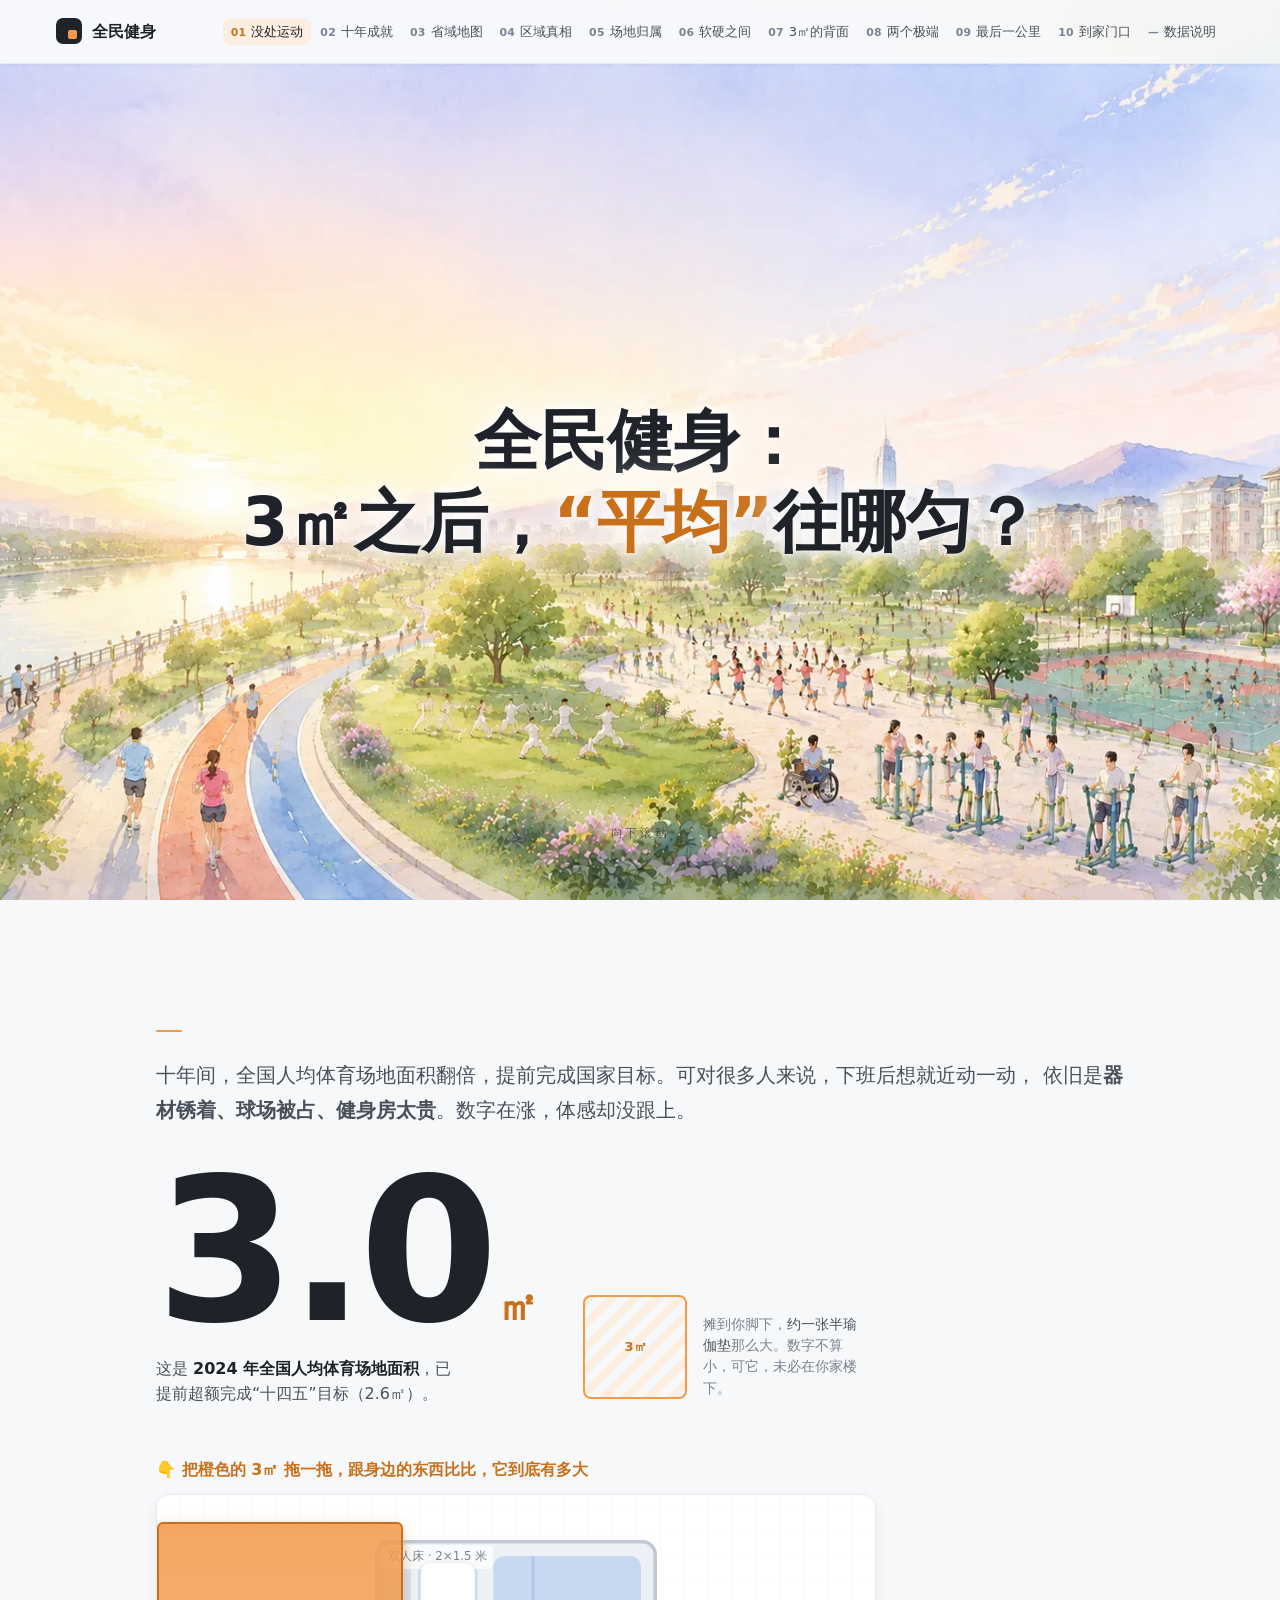
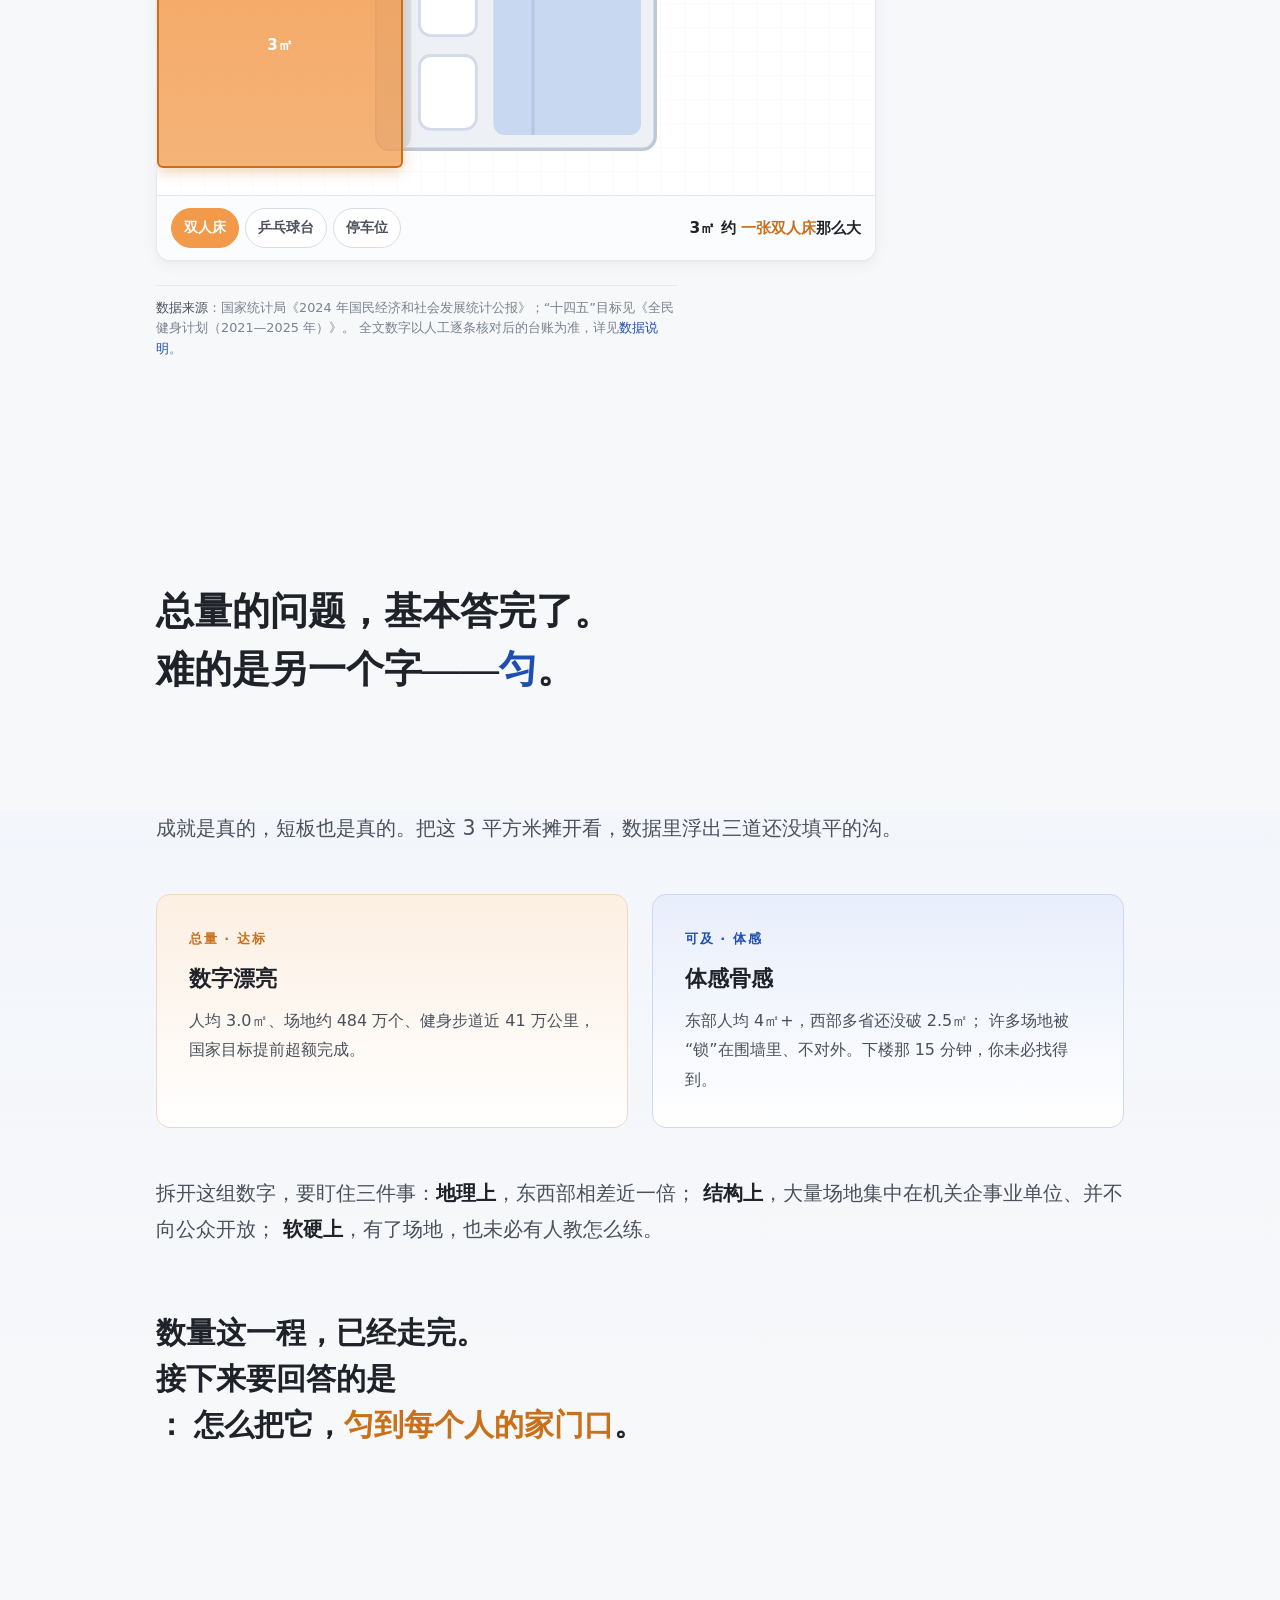
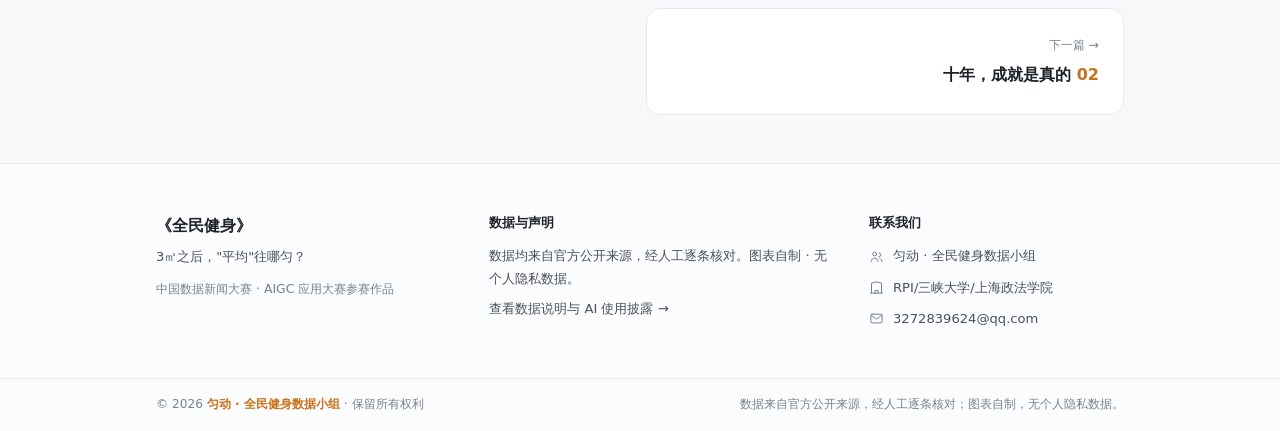
==== commit bf2dd927: "Fix punctuation and phrasing in index.html" ====
--- a/index.html
+++ b/index.html
@@ -51,12 +51,12 @@
 
         <div class="tile" data-reveal data-delay="2">
           <div class="tile__square" aria-hidden="true"></div>
-          <p class="tile__note">摊到你脚下，<b>约一张半瑜伽垫</b>那么大。数字不算小——可它，未必在你家楼下。</p>
+          <p class="tile__note">摊到你脚下，<b>约一张半瑜伽垫</b>那么大。数字不算小，可它，未必在你家楼下。</p>
         </div>
       </div>
 
       <div class="scaleyard-block mt-7" data-reveal data-delay="2">
-        <p class="scaleyard-cue"><span aria-hidden="true">👇</span> 把橙色的 3㎡ 拖一拖，跟身边的东西比比——它到底有多大</p>
+        <p class="scaleyard-cue"><span aria-hidden="true">👇</span> 把橙色的 3㎡ 拖一拖，跟身边的东西比比，它到底有多大</p>
         <div class="scaleyard">
           <div class="scaleyard__stage" id="syStage">
             <div class="sy-ref" id="syRef">
@@ -116,7 +116,7 @@
           <p class="mt-3" style="color:var(--ink-2)">
             <!-- 占位：东部/西部人均面积区间，以台账为准 -->
             东部人均 <span class="num">4</span>㎡+，西部多省还没破 <span class="num">2.5</span>㎡；
-            许多场地被“锁”在围墙里、不对外——下楼那 15 分钟，你未必找得到。
+            许多场地被“锁”在围墙里、不对外。下楼那 15 分钟，你未必找得到。
           </p>
         </div>
       </div>
@@ -124,12 +124,12 @@
       <p class="lede measure mt-7" data-reveal>
         拆开这组数字，要盯住三件事：<b style="color:var(--ink)">地理上</b>，东西部相差近一倍；
         <b style="color:var(--ink)">结构上</b>，大量场地集中在机关企事业单位、并不向公众开放；
-        <b style="color:var(--ink)">软硬上</b>，有了场地，也未必有人教你怎么练。
+        <b style="color:var(--ink)">软硬上</b>，有了场地，也未必有人教怎么练。
       </p>
 
       <p class="pull mt-8" data-reveal style="font-size:clamp(1.3rem,2.6vw,1.9rem)">
         数量这一程，已经走完。<br>
-        接下来要回答的是<br>
+        接下来要回答的是<br>：
         怎么把它，<em>匀到每个人的家门口</em>。
       </p>
     </div>
--- a/assets/css/style.css
+++ b/assets/css/style.css
@@ -410,7 +410,7 @@
 .callout--warm  .callout__lead { color: var(--warm-deep); }
 .callout--cool  .callout__lead { color: var(--cool-deep); }
 .callout--alert .callout__lead { color: #B23838; }
-.callout__body { color: var(--ink-2); margin-top: var(--s3); max-width: 62ch; }
+.callout__body { color: var(--ink-2); margin-top: var(--s3); max-width: 62ch;}
 .callout__body b { color: var(--ink); font-weight: 600; }
 /* 洞察框右侧配图(健身素材) */
 .callout--media { display: flex; align-items: center; gap: clamp(var(--s4), 3vw, var(--s6)); }
@@ -795,7 +795,7 @@
 @media (hover:hover){ .card:hover { transform: translateY(-2px); box-shadow: var(--shadow-2); } }
 
 /* ---- 图片占位组件 ----
-   交付:把 .imgslot 内 .imgslot__note 整段换成 <img src="assets/img/xx.jpg" alt="..."> 即可,
+   交付:把 .imgslot 内 .imgslot__note 整段换成 <img src="assets/img/xx.webp" alt="..."> 即可,
    或直接在 .imgslot 上设 background-image。占位已标注建议比例与内容。 */
 .imgslot { position: relative; border-radius: var(--radius); overflow: hidden;
   border: 1.5px dashed var(--line-2);
@@ -882,17 +882,17 @@
 body[data-page="method"] { --bg:#F6F7F9; }
 
 /* 每板块全屏背景图上传位置 —— 把对应文件放进 assets/img/ 即生效;缺图自动回落灰度 */
-body[data-page="index"] { --bg-image: url("../img/bg-index.jpg"); }
-body[data-page="growth"] { --bg-image: url("../img/bg-growth.jpg"); }
-body[data-page="map"] { --bg-image: url("../img/bg-map.jpg"); }
-body[data-page="region"] { --bg-image: url("../img/bg-region.jpg"); }
-body[data-page="structure"] { --bg-image: url("../img/bg-structure.jpg"); }
-body[data-page="soft"] { --bg-image: url("../img/bg-soft.jpg"); }
-body[data-page="people"] { --bg-image: url("../img/bg-people.jpg"); }
-body[data-page="case"] { --bg-image: url("../img/bg-case.jpg"); }
-body[data-page="promise"] { --bg-image: url("../img/bg-promise.jpg"); }
-body[data-page="next"] { --bg-image: url("../img/bg-next.jpg"); }
-body[data-page="method"] { --bg-image: url("../img/bg-method.jpg"); }
+body[data-page="index"] { --bg-image: url("../img/bg-index.webp"); }
+body[data-page="growth"] { --bg-image: url("../img/bg-growth.webp"); }
+body[data-page="map"] { --bg-image: url("../img/bg-map.webp"); }
+body[data-page="region"] { --bg-image: url("../img/bg-region.webp"); }
+body[data-page="structure"] { --bg-image: url("../img/bg-structure.webp"); }
+body[data-page="soft"] { --bg-image: url("../img/bg-soft.webp"); }
+body[data-page="people"] { --bg-image: url("../img/bg-people.webp"); }
+body[data-page="case"] { --bg-image: url("../img/bg-case.webp"); }
+body[data-page="promise"] { --bg-image: url("../img/bg-promise.webp"); }
+body[data-page="next"] { --bg-image: url("../img/bg-next.webp"); }
+body[data-page="method"] { --bg-image: url("../img/bg-method.webp"); }
 
 /* 全站:引导段(.lede)铺满整行——解除 64ch 窄列,换行交给容器边界;source 小字不受影响 */
 .lede.measure { max-width: none; }
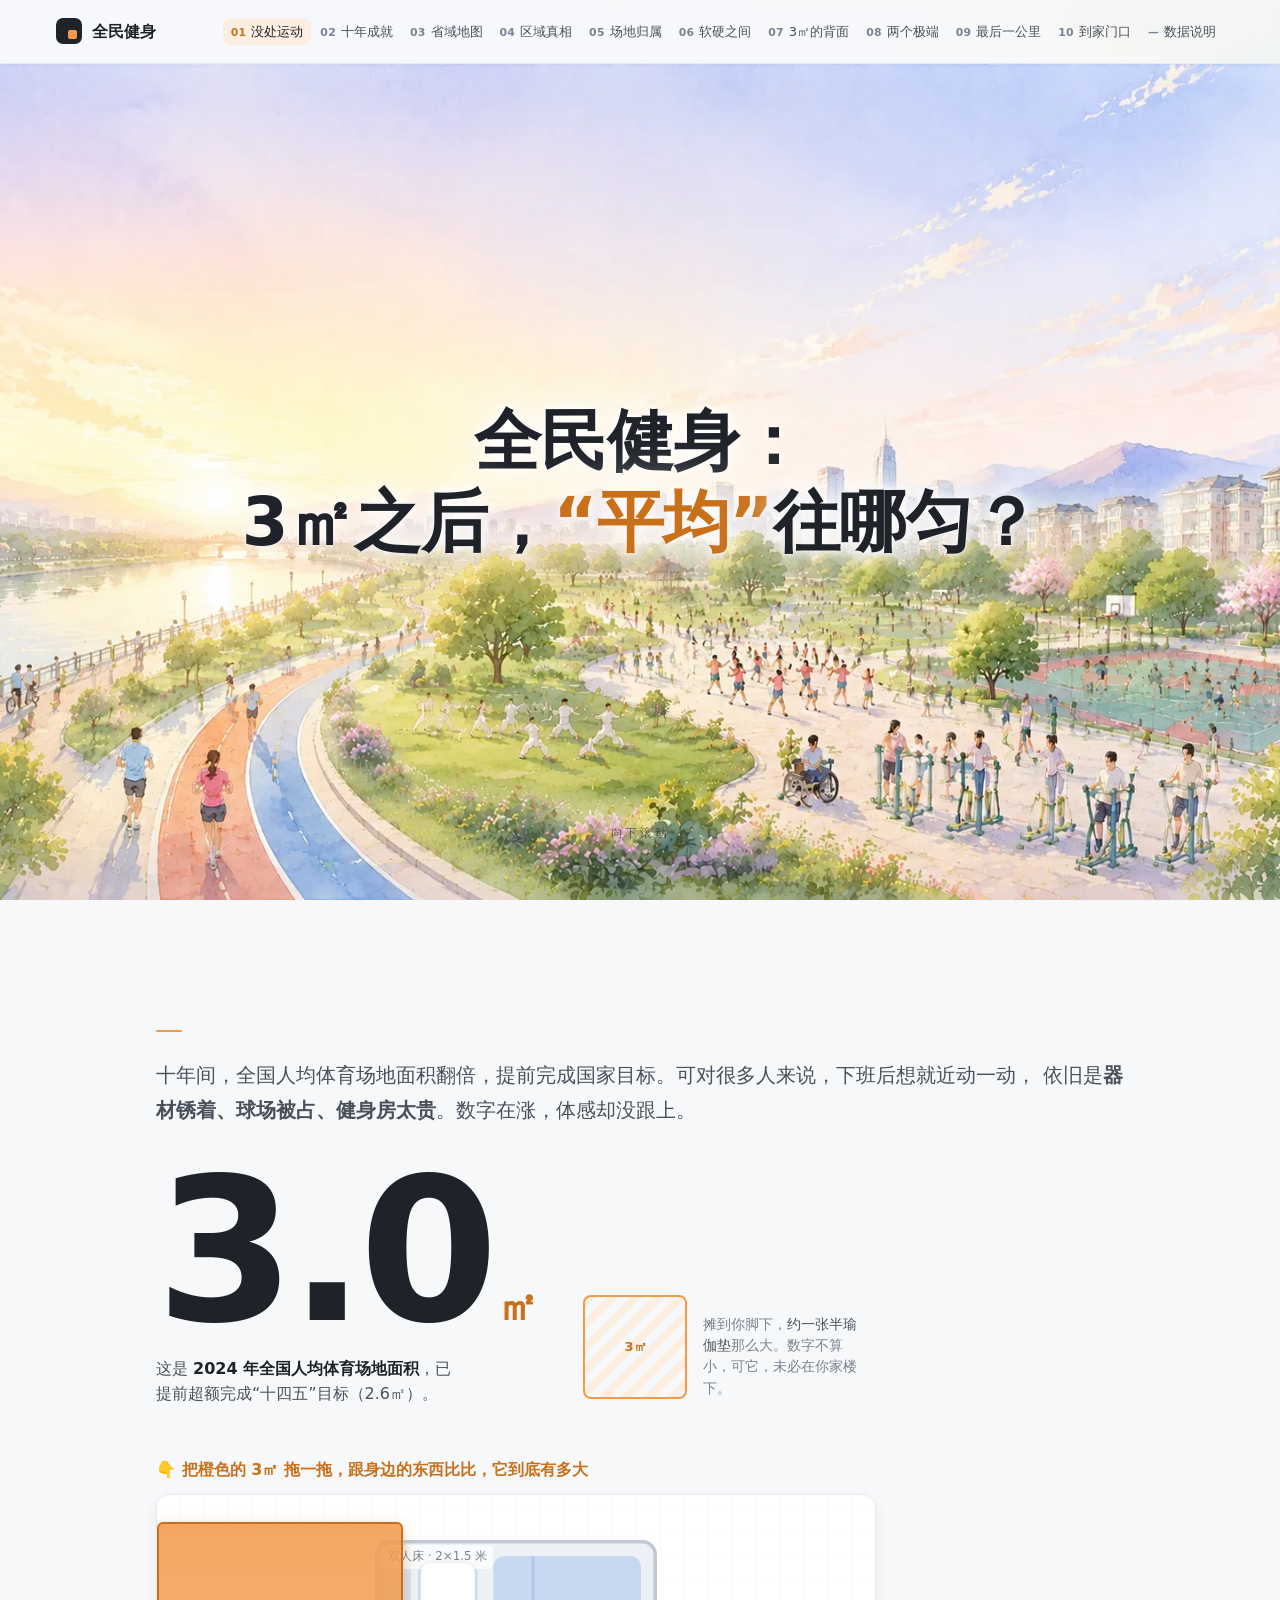
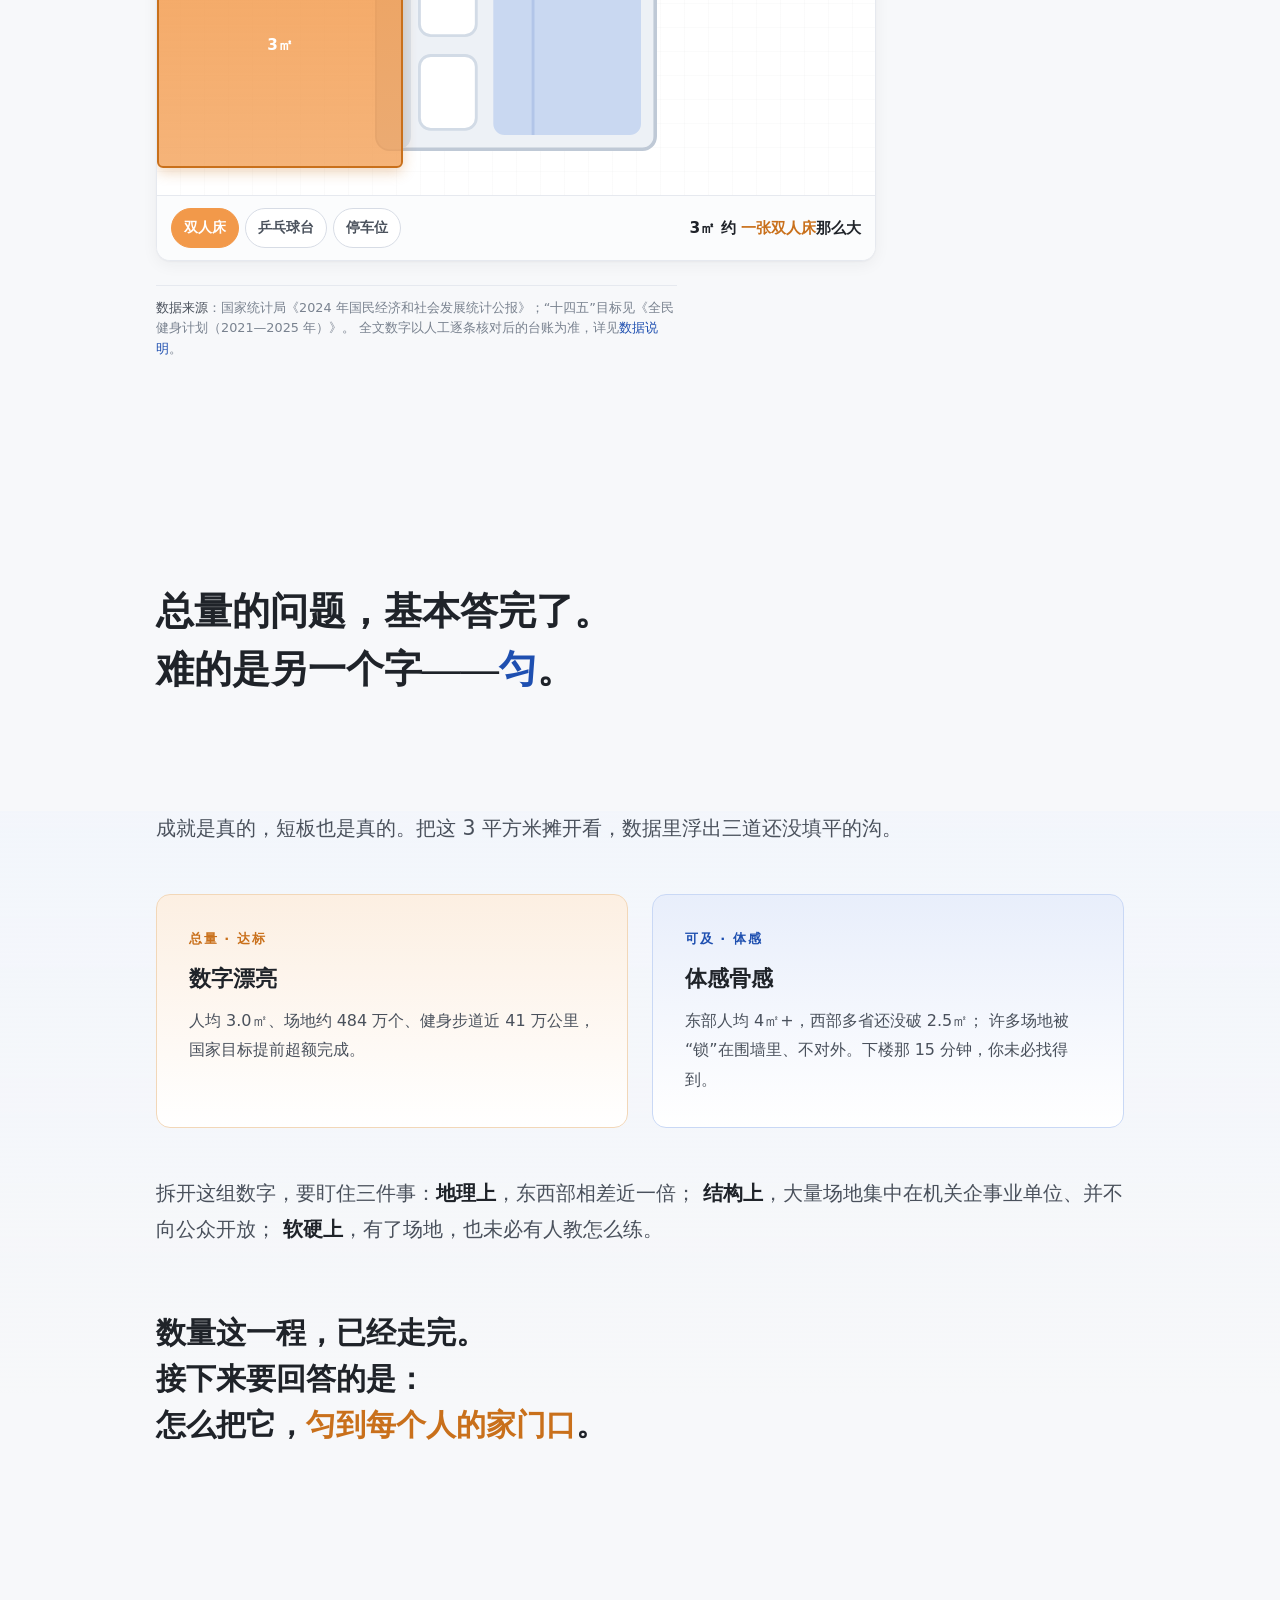
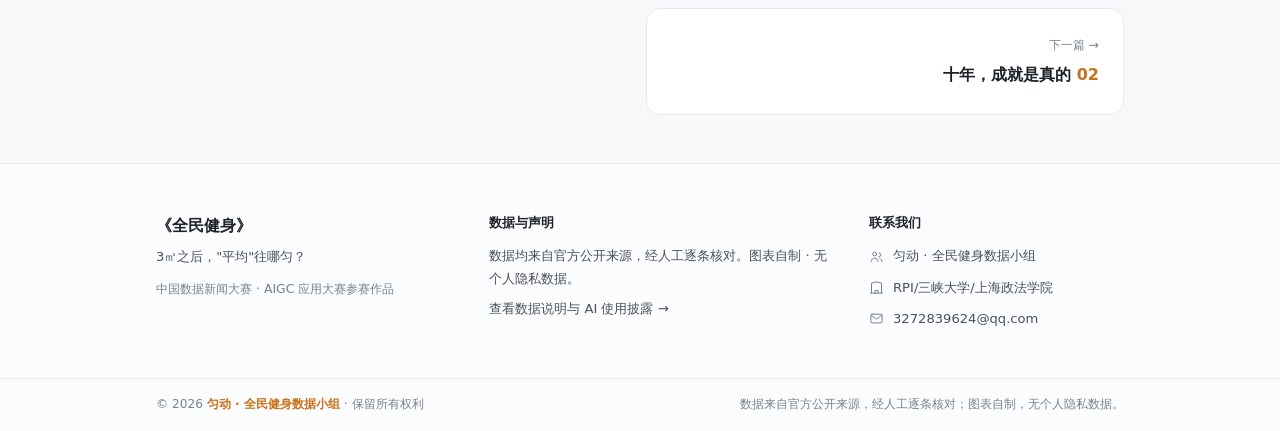
==== commit 277c95d5: "Fix typo in index.html" ====
--- a/index.html
+++ b/index.html
@@ -129,7 +129,7 @@
 
       <p class="pull mt-8" data-reveal style="font-size:clamp(1.3rem,2.6vw,1.9rem)">
         数量这一程，已经走完。<br>
-        接下来要回答的是<br>：
+        接下来要回答的是：<br>
         怎么把它，<em>匀到每个人的家门口</em>。
       </p>
     </div>
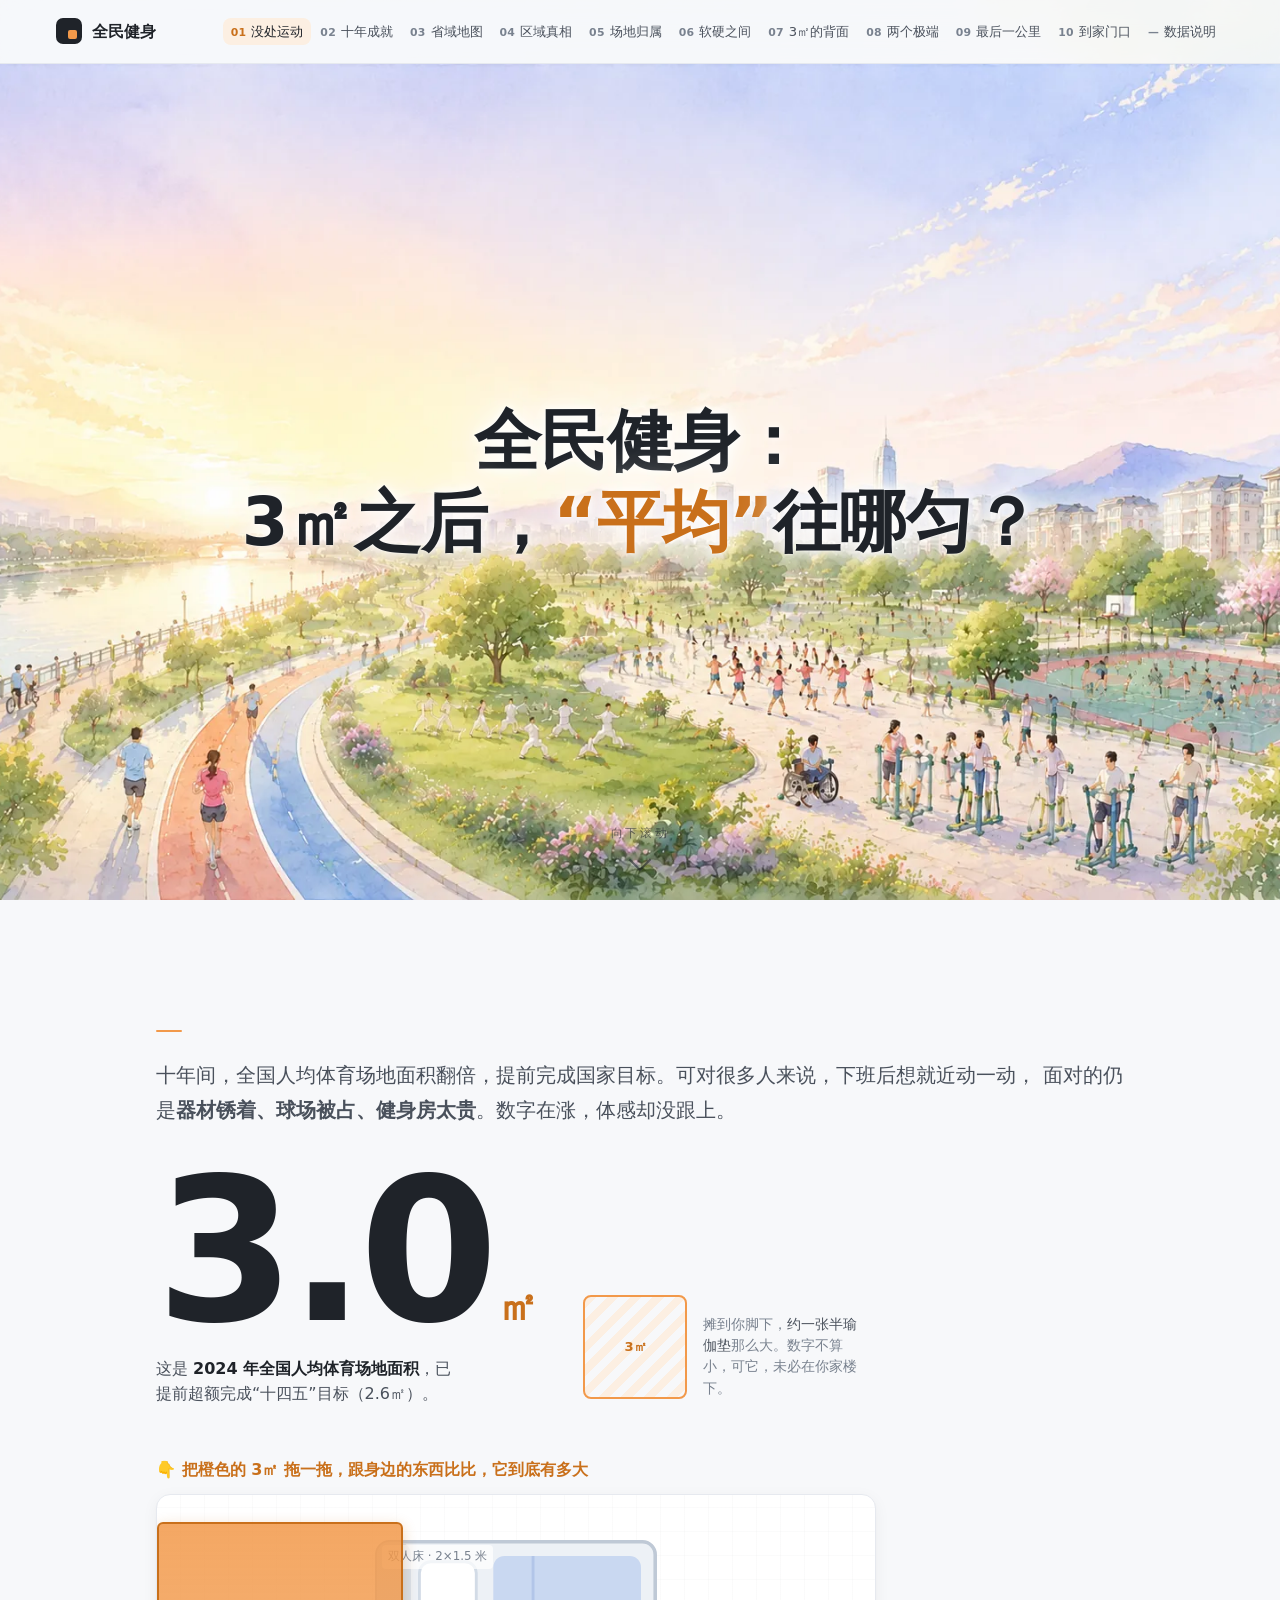
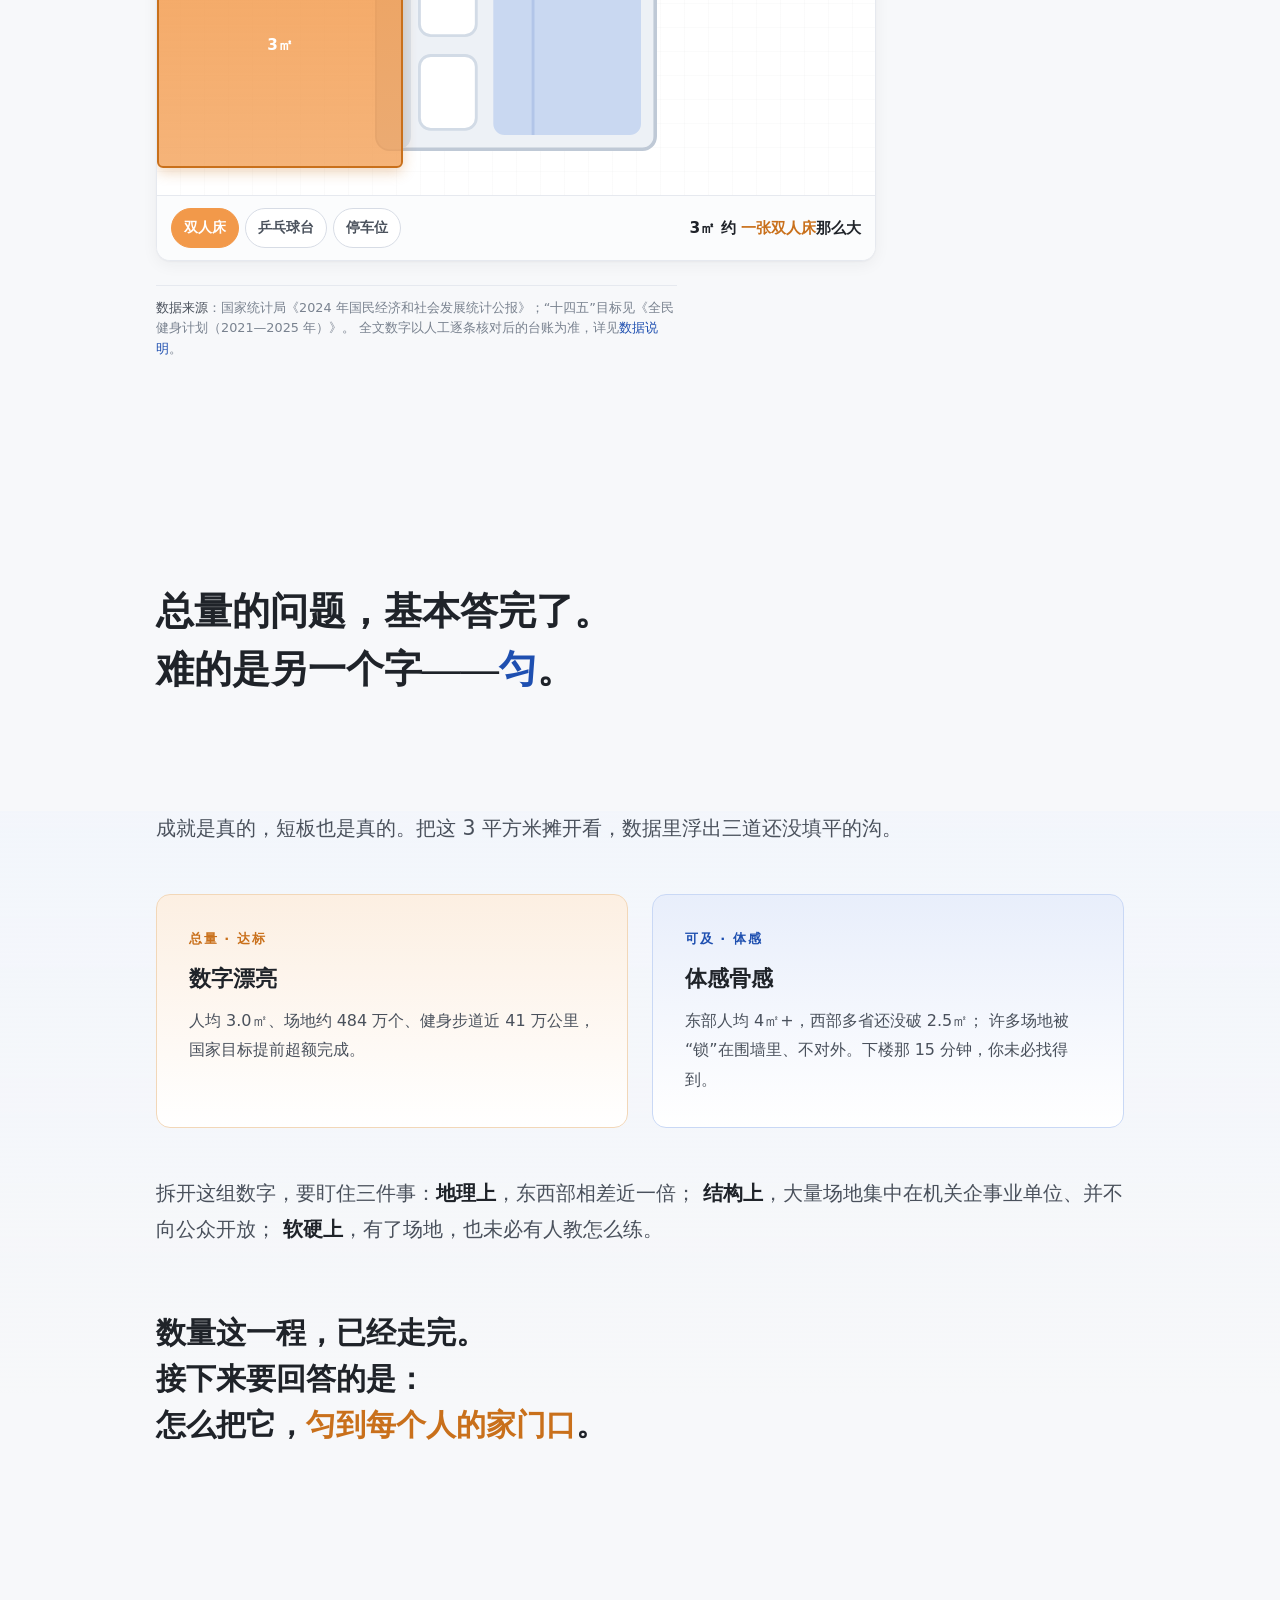
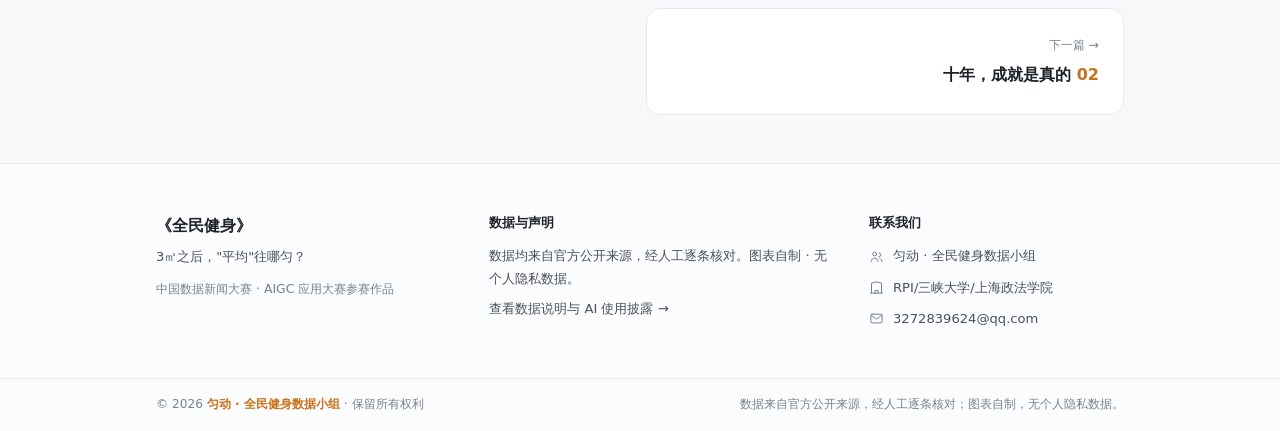
==== commit 946af406: "Fix wording in the paragraph about sports facilities" ====
--- a/index.html
+++ b/index.html
@@ -38,7 +38,7 @@
 
       <p class="lede measure mt-4" data-reveal data-delay="1">
         十年间，全国人均体育场地面积翻倍，提前完成国家目标。可对很多人来说，下班后想就近动一动，
-        依旧是<b>器材锈着、球场被占、健身房太贵</b>。数字在涨，体感却没跟上。
+        面对的仍是<b>器材锈着、球场被占、健身房太贵</b>。数字在涨，体感却没跟上。
       </p>
 
       <div class="bignum-wrap mt-6">
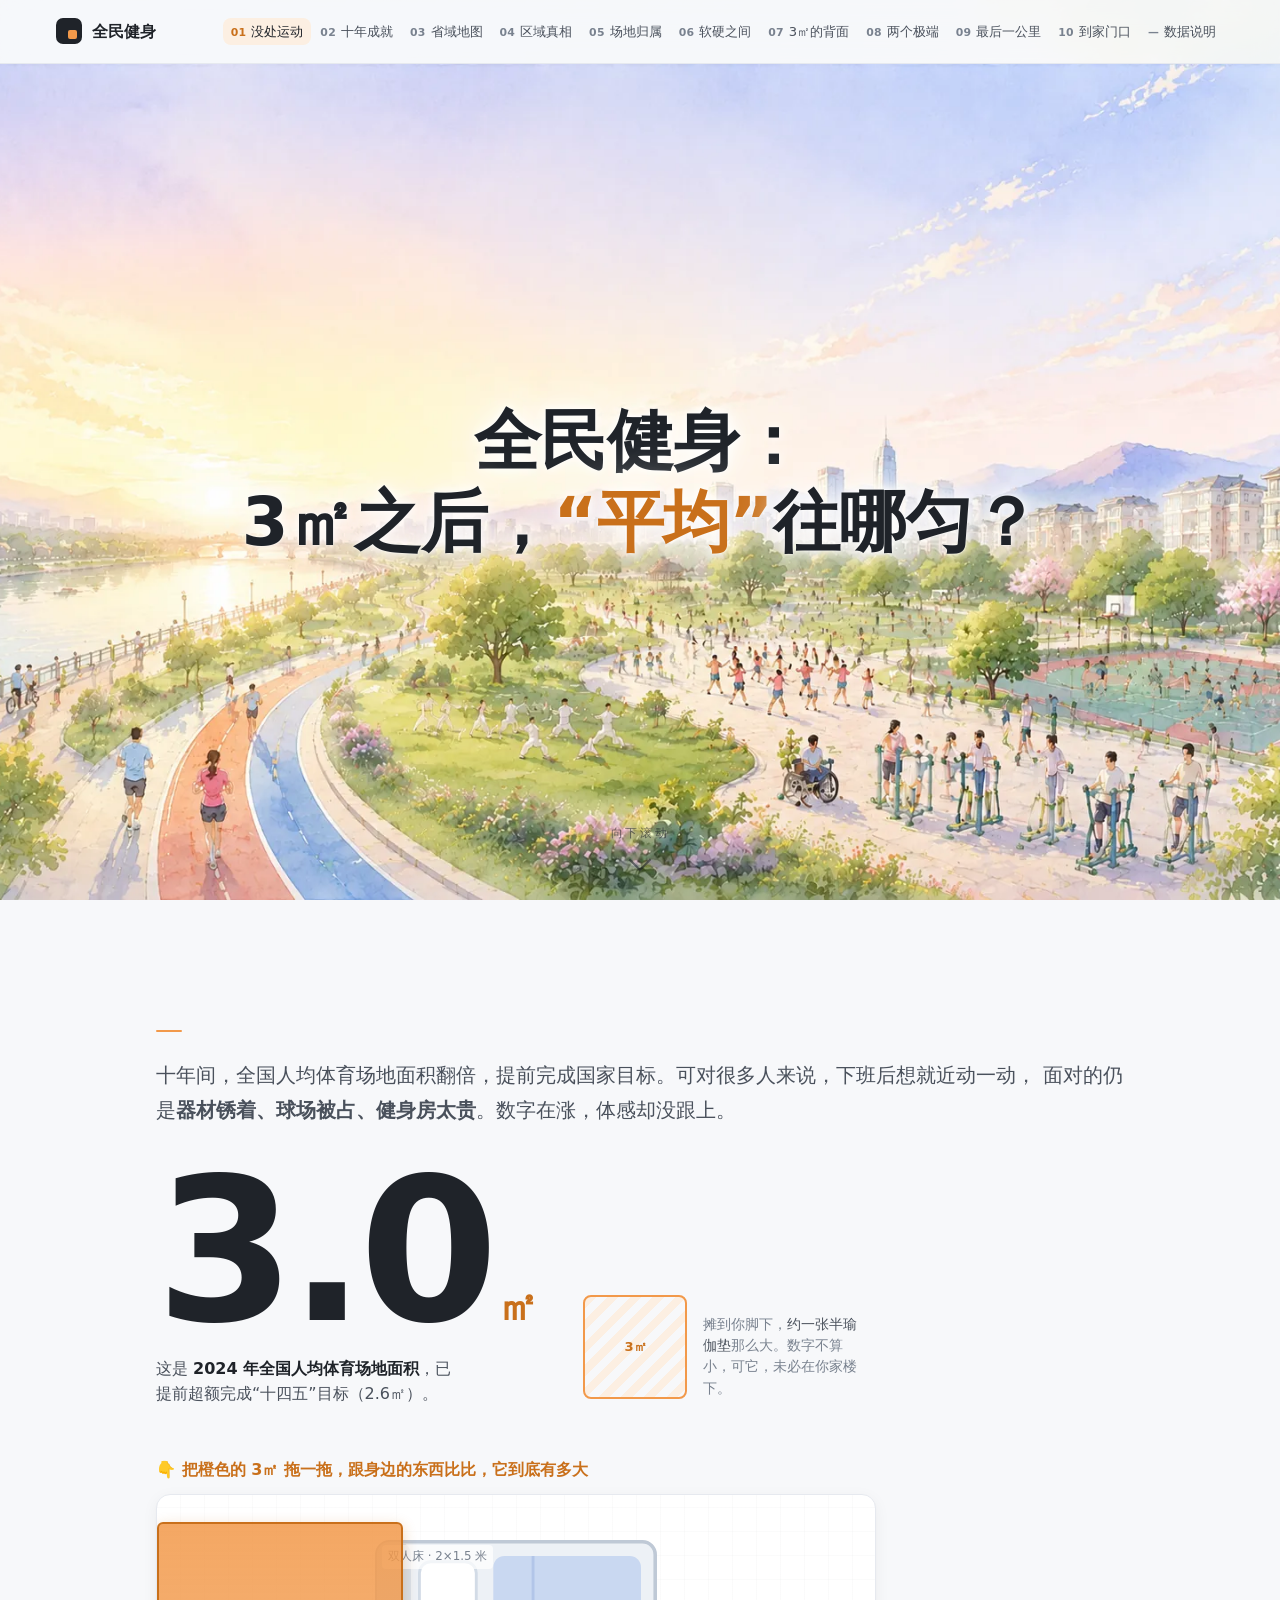
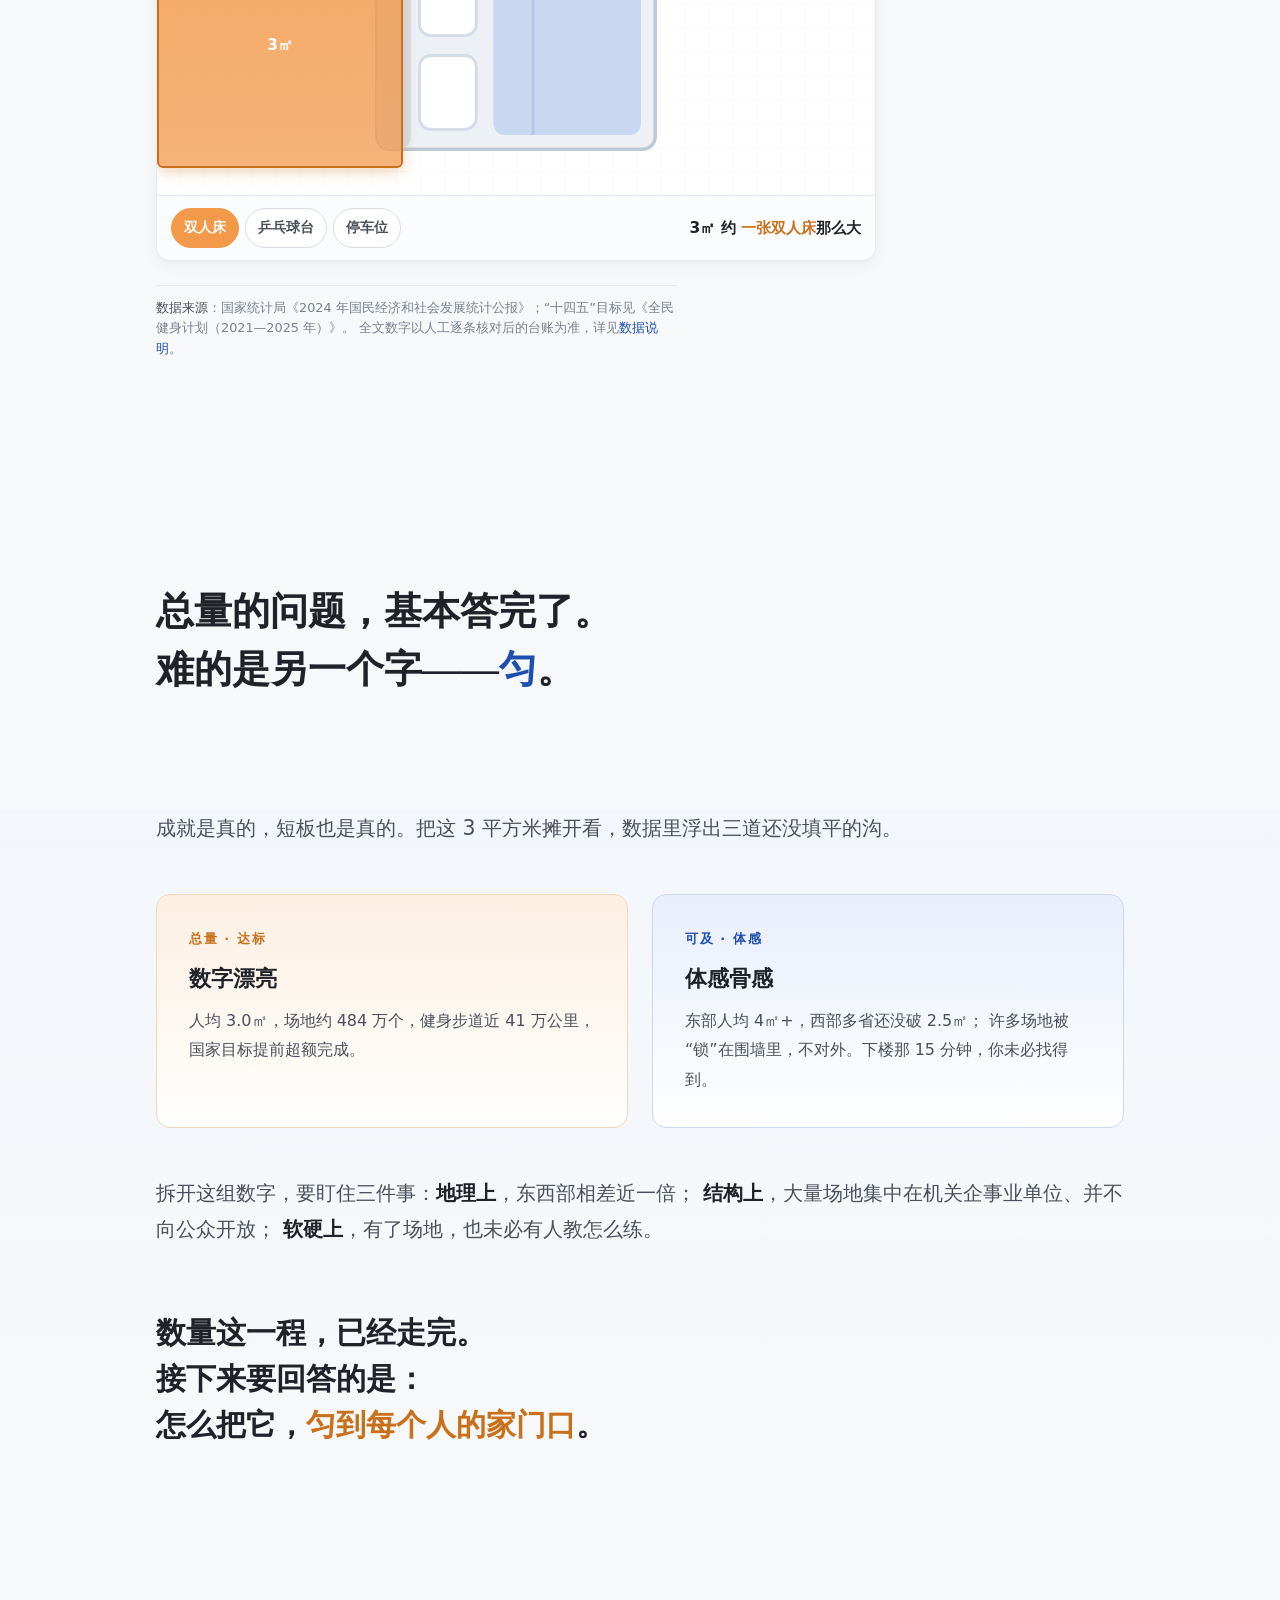
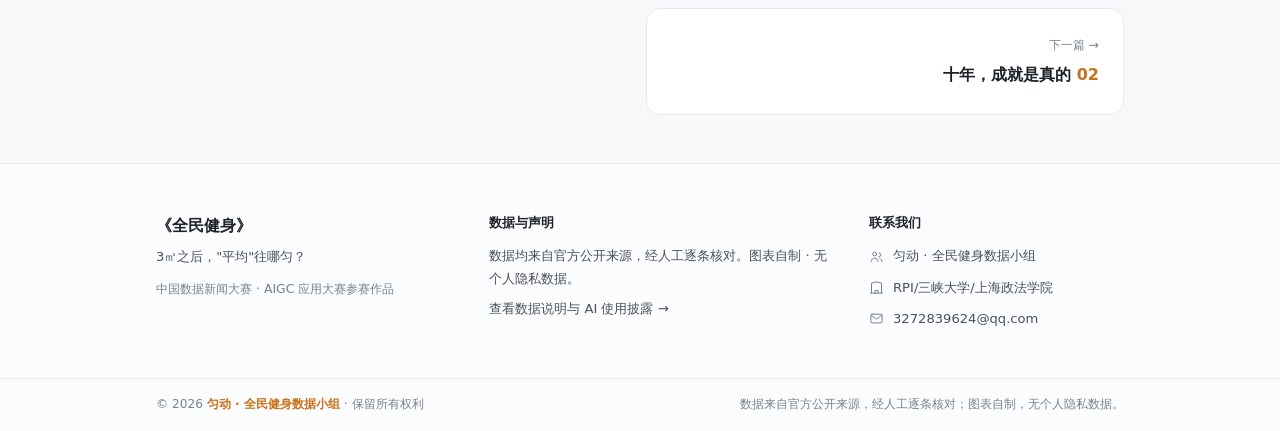
==== commit cd6d65ae: "Update index.html" ====
--- a/index.html
+++ b/index.html
@@ -106,7 +106,7 @@
           <h3 class="mt-3">数字漂亮</h3>
           <p class="mt-3" style="color:var(--ink-2)">
             <!-- 2024 定稿台账：场地 484.17 万个、步道 40.76 万公里 -->
-            人均 <span class="num">3.0</span>㎡、场地约 <span class="num">484</span> 万个、健身步道近 <span class="num">41</span> 万公里，
+            人均 <span class="num">3.0</span>㎡，场地约 <span class="num">484</span> 万个，健身步道近 <span class="num">41</span> 万公里，
             国家目标提前超额完成。
           </p>
         </div>
@@ -116,7 +116,7 @@
           <p class="mt-3" style="color:var(--ink-2)">
             <!-- 占位：东部/西部人均面积区间，以台账为准 -->
             东部人均 <span class="num">4</span>㎡+，西部多省还没破 <span class="num">2.5</span>㎡；
-            许多场地被“锁”在围墙里、不对外。下楼那 15 分钟，你未必找得到。
+            许多场地被“锁”在围墙里，不对外。下楼那 15 分钟，你未必找得到。
           </p>
         </div>
       </div>
